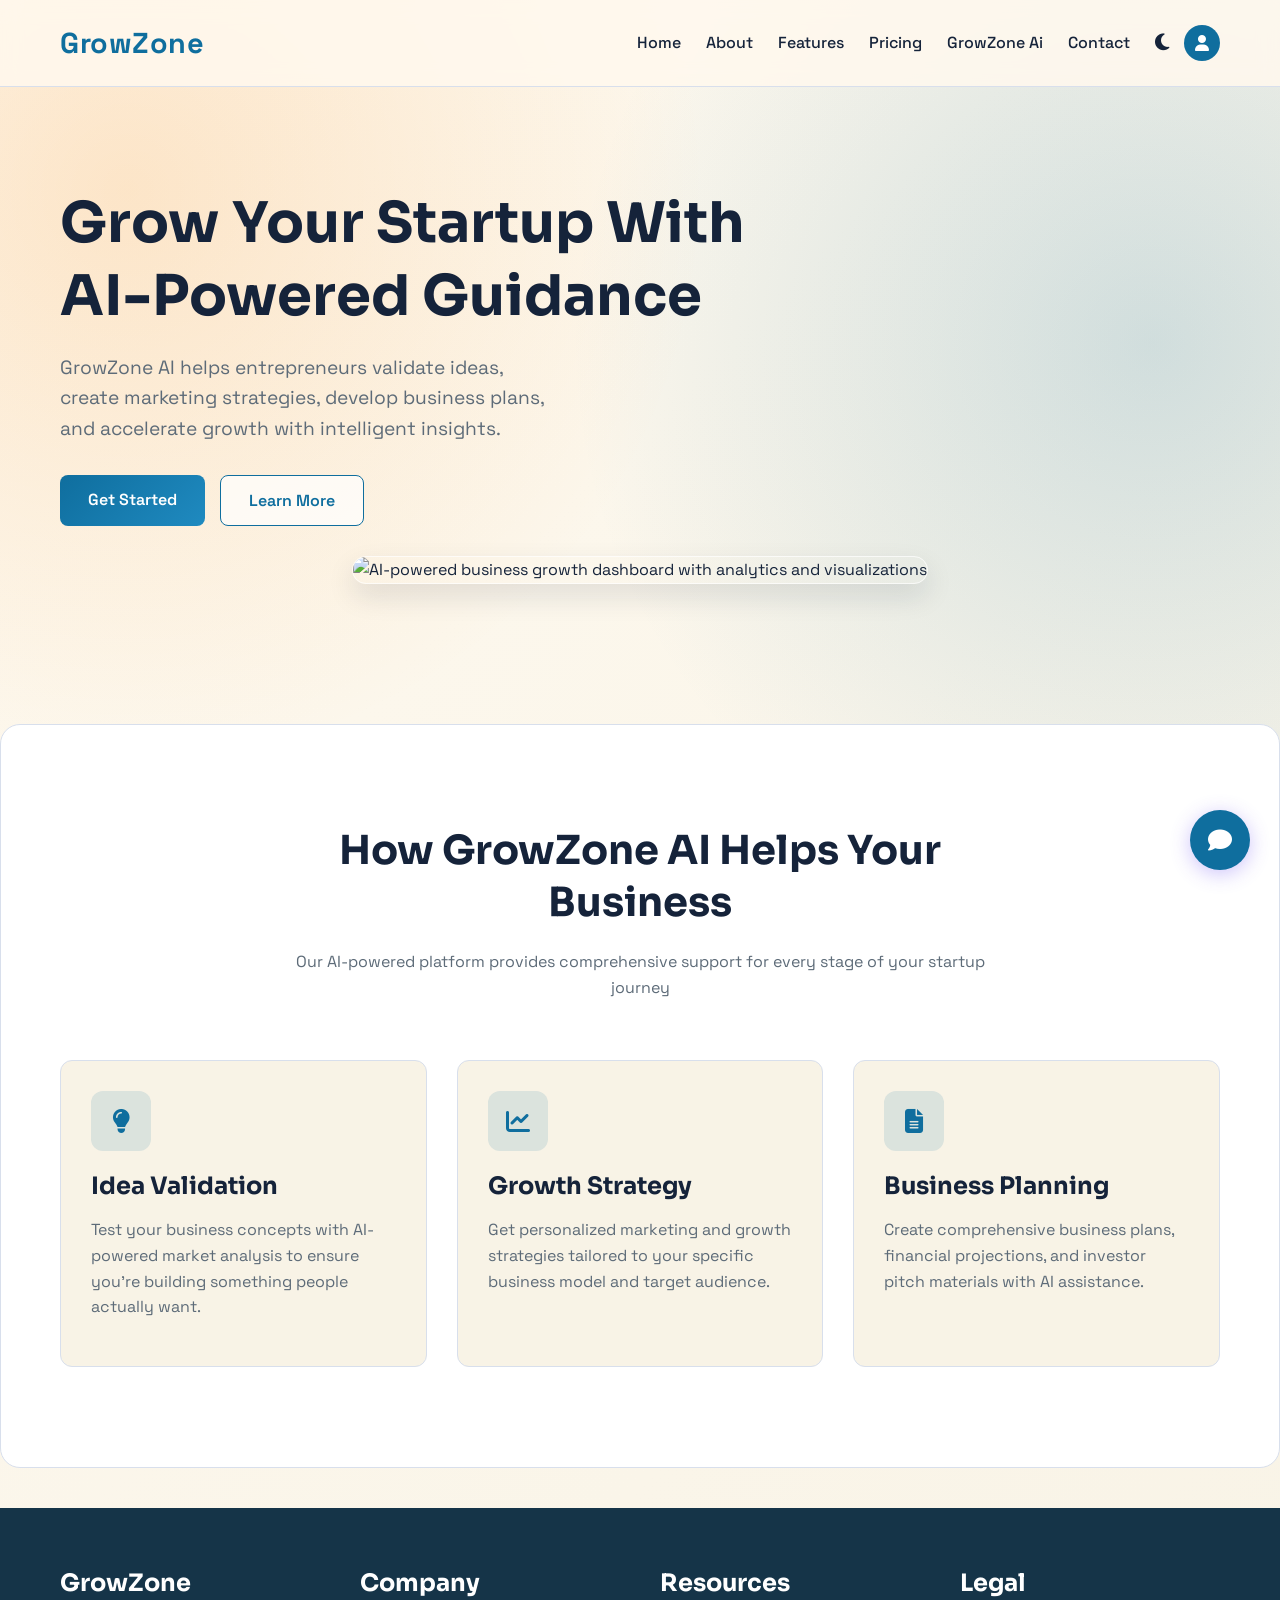
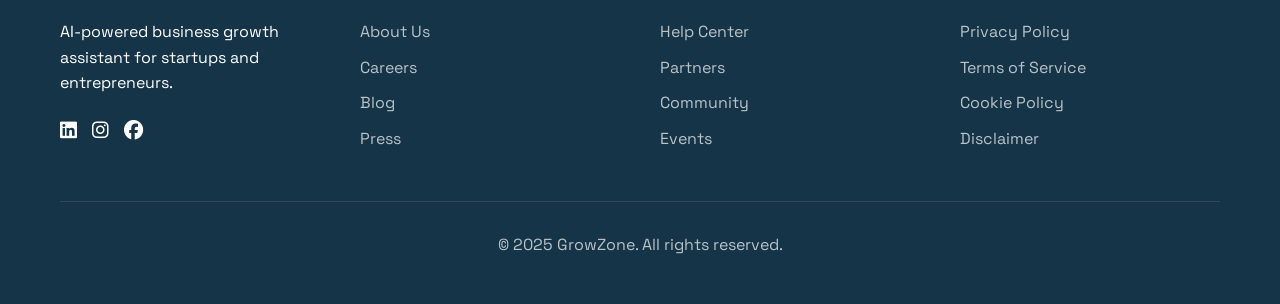
==== index.html @ d769508f "Implement Firebase auth, secure HF API setup, and modern UI refresh" ====
<!DOCTYPE html>
<html lang="en">
<head>
    <meta charset="UTF-8">
    <meta name="viewport" content="width=device-width, initial-scale=1.0">
    <title>GrowZone - AI-Powered Business Growth Assistant</title>
    <link rel="preconnect" href="https://fonts.googleapis.com">
    <link rel="preconnect" href="https://fonts.gstatic.com" crossorigin>
    <link href="https://fonts.googleapis.com/css2?family=Space+Grotesk:wght@400;500;700&family=Sora:wght@600;700;800&display=swap" rel="stylesheet">
    <link rel="stylesheet" href="https://cdnjs.cloudflare.com/ajax/libs/font-awesome/6.4.0/css/all.min.css">
    <style>
        /* CSS Variables */
        :root {
            --primary: #0f6e9e;
            --secondary: #153448;
            --accent: #f77f00;
            --background: #f8f3e6;
            --text: #15233a;
            --text-light: #5d6b78;
            --border: #d8dfec;
            --white: #ffffff;
            --shadow: 0 12px 28px rgba(20, 35, 58, 0.12);
            --transition: all 0.3s ease;
        }

        /* Dark theme variables */
        .dark-theme {
            --background: #0f1b2d;
            --text: #ecf3ff;
            --text-light: #9db0c4;
            --border: #223a50;
            --white: #1a2b3d;
            --shadow: 0 10px 24px rgba(0, 0, 0, 0.25);
        }

        /* Base Styles */
        * {
            margin: 0;
            padding: 0;
            box-sizing: border-box;
        }

        body {
            font-family: 'Space Grotesk', sans-serif;
            line-height: 1.6;
            color: var(--text);
            background:
                radial-gradient(circle at 10% 10%, rgba(247, 127, 0, 0.16), transparent 28%),
                radial-gradient(circle at 90% 18%, rgba(15, 110, 158, 0.18), transparent 30%),
                linear-gradient(135deg, #fef9ef, var(--background));
            transition: var(--transition);
        }

        .container {
            width: 100%;
            max-width: 1200px;
            margin: 0 auto;
            padding: 0 20px;
        }

        h1, h2, h3, h4 {
            font-weight: 700;
            line-height: 1.3;
            font-family: 'Sora', sans-serif;
        }

        h1 {
            font-size: 3.5rem;
        }

        h2 {
            font-size: 2.5rem;
        }

        h3 {
            font-size: 1.5rem;
        }

        p {
            margin-bottom: 1rem;
        }

        a {
            text-decoration: none;
            color: var(--primary);
            transition: var(--transition);
        }

        /* Button Styles */
        .btn {
            display: inline-block;
            padding: 12px 28px;
            border-radius: 8px;
            font-weight: 600;
            cursor: pointer;
            transition: var(--transition);
            text-align: center;
            border: none;
        }

        .btn-primary {
            background: linear-gradient(135deg, var(--primary), #1f8ac0);
            color: white;
        }

        .btn-primary:hover {
            background: linear-gradient(135deg, #0f6089, #1a79a9);
            transform: translateY(-2px);
            box-shadow: var(--shadow);
        }

        .btn-secondary {
            background-color: rgba(255, 255, 255, 0.7);
            color: var(--primary);
            border: 1px solid var(--primary);
        }

        .btn-secondary:hover {
            background-color: rgba(94, 59, 238, 0.1);
            transform: translateY(-2px);
        }

        /* Header and Navigation */
        header {
            position: sticky;
            top: 0;
            z-index: 100;
            background: rgba(255, 249, 238, 0.86);
            backdrop-filter: blur(10px);
            padding: 20px 0;
            border-bottom: 1px solid var(--border);
            transition: var(--transition);
        }

        .dark-theme header {
            background: rgba(17, 30, 47, 0.92);
        }

        .nav-container {
            display: flex;
            justify-content: space-between;
            align-items: center;
        }

        .logo {
            font-size: 1.8rem;
            font-weight: 800;
            color: var(--primary);
            letter-spacing: 0.02em;
        }

        .nav-links {
            display: flex;
            gap: 25px;
            margin-left: auto;   /* push nav towards right */
            margin-right: 15px; 
        }

        .nav-links a {
            color: var(--text);
            font-weight: 500;
        }

        .nav-links a:hover {
            color: var(--primary);
        }

        .theme-toggle {
            background: none;
            border: none;
            color: var(--text);
            cursor: pointer;
            font-size: 1.2rem;
            
        }

        .mobile-menu-btn {
            display: none;
            background: none;
            border: none;
            color: var(--text);
            font-size: 1.5rem;
            cursor: pointer;
        }

        .profile-toggle {
            background: var(--primary);
            border: none;
            color: #fff;
            width: 36px;
            height: 36px;
            border-radius: 50%;
            display: flex;
            align-items: center;
            justify-content: center;
            font-size: 1rem;
            cursor: pointer;
            transition: var(--transition);
}
        .profile-dropdown {
  position: absolute;
  top: 60px; /* below header */
  right: 20px;
  background: var(--white);
  border-radius: 8px;
  box-shadow: 0 4px 12px rgba(0,0,0,0.1);
  display: none;
  flex-direction: column;
  min-width: 180px;
  z-index: 1000;
}

.profile-dropdown.show {
  display: flex;
}

.profile-dropdown a, 
.profile-dropdown button {
  padding: 10px 15px;
  text-align: left;
  border: none;
  background: none;
  cursor: pointer;
  font-size: 14px;
  color: var(--text);
  transition: var(--transition);
}

.profile-dropdown a:hover, 
.profile-dropdown button:hover {
  background: rgba(0,0,0,0.05);
}


.profile-toggle:hover {
  background: #4a2fbe;
  transform: scale(1.05);
}

        /* Hero Section */
        .hero {
            padding: 100px 0;
            display: flex;
            align-items: center;
            gap: 50px;
        }

        .hero-content {
            flex: 1;
        }

        .hero-title {
            margin-bottom: 20px;
            color: var(--text);
            text-wrap: balance;
        }

        .hero-subtitle {
            font-size: 1.2rem;
            color: var(--text-light);
            margin-bottom: 30px;
            max-width: 500px;
        }

        .hero-buttons {
            display: flex;
            gap: 15px;
            margin-bottom: 30px;
        }

        .hero-image {
            flex: 1;
            display: flex;
            justify-content: center;
        }

        .hero-image img {
            max-width: 100%;
            border-radius: 18px;
            border: 1px solid rgba(255, 255, 255, 0.7);
            box-shadow: var(--shadow);
            animation: floatIn 0.7s ease-out;
        }

        .hero-content {
            animation: revealUp 0.7s ease-out;
        }

        /* Features Section */
        .features {
            padding: 100px 0;
            background-color: var(--white);
            border-radius: 20px;
            margin: 40px 0;
            border: 1px solid var(--border);
        }

        .section-header {
            text-align: center;
            max-width: 700px;
            margin: 0 auto 60px;
        }

        .section-title {
            margin-bottom: 20px;
        }

        .section-subtitle {
            color: var(--text-light);
        }

        .features-grid {
            display: grid;
            grid-template-columns: repeat(auto-fit, minmax(300px, 1fr));
            gap: 30px;
        }

        .feature-card {
            padding: 30px;
            border-radius: 12px;
            background-color: var(--background);
            transition: var(--transition);
            border: 1px solid var(--border);
        }

        .feature-card:hover {
            transform: translateY(-5px);
            box-shadow: var(--shadow);
        }

        .feature-icon {
            width: 60px;
            height: 60px;
            background-color: rgba(15, 110, 158, 0.12);
            border-radius: 12px;
            display: flex;
            align-items: center;
            justify-content: center;
            margin-bottom: 20px;
            color: var(--primary);
            font-size: 1.5rem;
        }

        @keyframes revealUp {
            from {
                opacity: 0;
                transform: translateY(18px);
            }
            to {
                opacity: 1;
                transform: translateY(0);
            }
        }

        @keyframes floatIn {
            from {
                opacity: 0;
                transform: translateY(20px) scale(0.98);
            }
            to {
                opacity: 1;
                transform: translateY(0) scale(1);
            }
        }

        .feature-title {
            margin-bottom: 15px;
        }

        .feature-description {
            color: var(--text-light);
        }

        /* Footer */
        footer {
            background-color: var(--secondary);
            color: white;
            padding: 60px 0 30px;
        }

        .footer-content {
            display: grid;
            grid-template-columns: repeat(auto-fit, minmax(200px, 1fr));
            gap: 40px;
            margin-bottom: 40px;
        }

        .footer-column h3 {
            margin-bottom: 20px;
            color: white;
        }

        .footer-column ul {
            list-style: none;
        }

        .footer-column ul li {
            margin-bottom: 10px;
        }

        .footer-column ul li a {
            color: rgba(255, 255, 255, 0.7);
        }

        .footer-column ul li a:hover {
            color: white;
        }

        .social-links {
            display: flex;
            gap: 15px;
            margin-top: 20px;
        }

        .social-links a {
            color: white;
            font-size: 1.2rem;
        }

        .footer-bottom {
            text-align: center;
            padding-top: 30px;
            border-top: 1px solid rgba(255, 255, 255, 0.1);
            color: rgba(255, 255, 255, 0.7);
        }

        /* Chat Button 
        .chat-button {
            position: fixed;
            bottom: 30px;
            right: 30px;
            width: 60px;
            height: 60px;
            border-radius: 50%;
            background-color: var(--primary);
            color: white;
            display: flex;
            align-items: center;
            justify-content: center;
            box-shadow: 0 4px 20px rgba(94, 59, 238, 0.3);
            cursor: pointer;
            z-index: 99;
            transition: var(--transition);
        }

        .chat-button:hover {
            transform: scale(1.1);
        }

        .chat-button i {
            font-size: 1.5rem;
        } */

        /* Responsive Design 
        @media (max-width: 992px) {
            h1 {
                font-size: 2.8rem;
            }
            
            h2 {
                font-size: 2rem;
            }
            
            .hero {
                flex-direction: column;
                text-align: center;
                padding: 70px 0;
            }
            
            .hero-buttons {
                justify-content: center;
            }
        } */

        @media (max-width: 768px) {
    .nav-links {
        position: absolute;
        top: 70px;
        right: 20px;
        flex-direction: column;
        background: var(--white);
        border-radius: 12px;
        box-shadow: var(--shadow);
        overflow: hidden;

        /* animation setup */
        max-height: 0;
        opacity: 0;
        transition: max-height 0.3s ease, opacity 0.3s ease;
    }

    .nav-links.show {
        max-height: 150px; /* ≈ 3 lines */
        opacity: 1;
        overflow-y: auto;  /* scroll for more */
    }

    .mobile-menu-btn {
        display: block;
    }
}

        /*Bot CSS Code */
        /* GrowZone AI Chat Styles */
#growzone-chat-icon {
  position: fixed;
  bottom: 30px;
  right: 30px;
  width: 60px;
  height: 60px;
  border-radius: 50%;
  background-color: var(--primary);
  color: #fff;
  display: flex;
  align-items: center;
  justify-content: center;
  font-size: 1.5rem;
  cursor: pointer;
  box-shadow: 0 4px 20px rgba(94, 59, 238, 0.3);
  z-index: 9999;
  transition: var(--transition);
}

#growzone-chat-icon:hover {
  transform: scale(1.1);
}

#growzone-chat-widget {
  position: fixed;
  bottom: 100px;
  right: 30px;
  width: 300px;
  max-height: 400px;
  background-color: var(--white);
  border-radius: 12px;
  box-shadow: 0 4px 20px rgba(0,0,0,0.2);
  display: none;
  flex-direction: column;
  overflow: hidden;
  font-family: Arial, sans-serif;
  z-index: 9999;
}

#growzone-chat-header {
  background-color: var(--primary);
  color: white;
  padding: 10px;
  font-weight: bold;
  display: flex;
  justify-content: space-between;
  align-items: center;
}

#growzone-chat-body {
  padding: 10px;
  height: 1000px;
  overflow-y: auto;
  background-color: var(--background);
}

#growzone-chat-input {
  display: flex;
  border-top: 1px solid var(--border);
}

#growzone-chat-input input {
  flex: 1;
  border: none;
  padding: 8px;
  font-size: 14px;
}

#growzone-chat-input button {
  background-color: var(--primary);
  color: #fff;
  border: none;
  padding: 8px 12px;
  cursor: pointer;
}

    </style>
</head>
<body>
    <!-- Header & Navigation -->
    <header>
        <div class="container nav-container">
            <a href="index.html" class="logo">GrowZone</a>
            
            <nav class="nav-links">
                <a href="index.html">Home</a>
                <a href="about.html">About</a>
                <a href="feature.html">Features</a>
                <a href="pricing.html">Pricing</a>
                <a href="growai.html">GrowZone Ai</a>
                <a href="contact.html">Contact</a>
                <button class="theme-toggle" id="themeToggle">
                    <i class="fas fa-moon"></i>
                </button>
            </nav>
            
            <button class="mobile-menu-btn">
                <i class="fas fa-bars"></i>
            </button>
            <button class="profile-toggle" id="profileToggle">
                <i class="fas fa-user"></i>
            </button>
            <!-- Profile Dropdown -->
<div class="profile-dropdown" id="profileDropdown">
  <!-- content will be injected by JS -->
</div>
        </div>
    </header>

    <!-- Hero Section -->
    <section class="hero">
        <div class="container">
            <div class="hero-content">
                <h1 class="hero-title">Grow Your Startup With AI-Powered Guidance</h1>
                <p class="hero-subtitle">GrowZone AI helps entrepreneurs validate ideas, create marketing strategies, develop business plans, and accelerate growth with intelligent insights.</p>
                <div class="hero-buttons">
                    <a href="feature.html" class="btn btn-primary">Get Started</a>
                    <a href="about.html" class="btn btn-secondary">Learn More</a>
                </div>
            </div>
            <div class="hero-image">
                <img src="https://placeholder-image-service.onrender.com/image/600x400?prompt=Modern%20AI%20assistant%20dashboard%20with%20growth%20analytics%20and%20charts&id=8d22f33b-f782-4406-8b35-701a26c0aea0" alt="AI-powered business growth dashboard with analytics and visualizations">
            </div>
        </div>
    </section>

    <!-- Features Section -->
    <section class="features">
        <div class="container">
            <div class="section-header">
                <h2 class="section-title">How GrowZone AI Helps Your Business</h2>
                <p class="section-subtitle">Our AI-powered platform provides comprehensive support for every stage of your startup journey</p>
            </div>
            
            <div class="features-grid">
                <div class="feature-card">
                    <div class="feature-icon">
                        <i class="fas fa-lightbulb"></i>
                    </div>
                    <h3 class="feature-title">Idea Validation</h3>
                    <p class="feature-description">Test your business concepts with AI-powered market analysis to ensure you're building something people actually want.</p>
                </div>
                
                <div class="feature-card">
                    <div class="feature-icon">
                        <i class="fas fa-chart-line"></i>
                    </div>
                    <h3 class="feature-title">Growth Strategy</h3>
                    <p class="feature-description">Get personalized marketing and growth strategies tailored to your specific business model and target audience.</p>
                </div>
                
                <div class="feature-card">
                    <div class="feature-icon">
                        <i class="fas fa-file-alt"></i>
                    </div>
                    <h3 class="feature-title">Business Planning</h3>
                    <p class="feature-description">Create comprehensive business plans, financial projections, and investor pitch materials with AI assistance.</p>
                </div>
            </div>
        </div>
    </section>

    <!-- Footer -->
    <footer>
        <div class="container">
            <div class="footer-content">
                <div class="footer-column">
                    <h3>GrowZone</h3>
                    <p>AI-powered business growth assistant for startups and entrepreneurs.</p>
                    <div class="social-links">
                       <!-- <a href="#"><i class="fab fa-twitter"></i></a> -->
                        <a href="www.linkedin.com"><i class="fab fa-linkedin"></i></a>
                        <a href="www.instagram.com"><i class="fab fa-instagram"></i></a>
                        <a href="www.facebook.com"><i class="fab fa-facebook"></i></a>
                    </div>
                </div>
                
                <div class="footer-column">
                    <h3>Company</h3>
                    <ul>
                        <li><a href="about.html">About Us</a></li>
                        <li><a href="semiquantum.live">Careers</a></li>
                        <li><a href="semiquantum.live">Blog</a></li>
                        <li><a href="semiquantum.live">Press</a></li>
                    </ul>
                </div>
                
                <div class="footer-column">
                    <h3>Resources</h3>
                    <ul>
                        <li><a href="contact.html">Help Center</a></li>
                        <li><a href="semiquantum.live">Partners</a></li>
                        <li><a href="semiquantum.live">Community</a></li>
                        <li><a href="semiquantum.live">Events</a></li>
                    </ul>
                </div>
                
                <div class="footer-column">
                    <h3>Legal</h3>
                    <ul>
                        <li><a href="privacy.html">Privacy Policy</a></li>
                        <li><a href="terms.html">Terms of Service</a></li>
                        <li><a href="semiquantum.live">Cookie Policy</a></li>
                        <li><a href="semiquantum.live">Disclaimer</a></li>
                    </ul>
                </div>
            </div>
            
            <div class="footer-bottom">
                <p>&copy; 2025 GrowZone. All rights reserved.</p>
            </div>
        </div>
    </footer>

    <!-- Chat Button 
    <div class="chat-button">
        <i class="fas fa-comment"></i>
    </div> -->
    <!-- GrowZone AI Chat Widget -->
<div id="growzone-chat-icon">
    <i class="fas fa-comment"></i>
</div>

<div id="growzone-chat-widget">
  <div id="growzone-chat-header">
    GrowZone AI
    <span id="growzone-chat-close">✖</span>
  </div>
  <div id="growzone-chat-body"></div>
  <div id="growzone-chat-input">
    <input type="text" id="growzone-msg" placeholder="Ask GrowZone AI..." />
    <button id="growzone-send">Send</button>
  </div>
</div>

<script type="module" src="auth-ui.js"></script>
<!--Bot JS Code-->
<script>
    // GrowZone AI Chat JS
const chatIcon = document.getElementById("growzone-chat-icon");
const chatWidget = document.getElementById("growzone-chat-widget");
const chatClose = document.getElementById("growzone-chat-close");
const chatBody = document.getElementById("growzone-chat-body");
const chatInput = document.getElementById("growzone-msg");
const chatSend = document.getElementById("growzone-send");

// Open / Close widget
chatIcon.addEventListener("click", () => {
  chatWidget.style.display = "flex";
});
chatClose.addEventListener("click", () => {
  chatWidget.style.display = "none";
});

// Append messages to chat
function appendMessage(sender, text) {
  const msg = document.createElement("div");
  msg.textContent = text;
  msg.style.margin = "5px 0";
  msg.style.fontWeight = sender === "user" ? "bold" : "normal";
  chatBody.appendChild(msg);
  chatBody.scrollTop = chatBody.scrollHeight;
}

// Send message function
async function sendMessage() {
  const text = chatInput.value.trim();
  if (!text) return;
  // Check for greetings
  const greetings = ["hi", "hii", "hiii", "hiiii", "hlo", "helo", "hello", "hey", "heyy", "heyyy",
    "good morning", "good afternoon", "good evening", "gm", "ga", "ge",
    "hola", "howdy", "hiya", "yo", "sup", "wassup", "hi there", "hello there",
    "hey there", "hiyaa", "heya", "helloo", "hii there", "hiii there",
    "hi growzone", "hello growzone", "hii growzone", "hey growzone", "good day",
    "morning", "afternoon", "evening", "hi friend", "hello friend",
    "hi buddy", "hello buddy", "hey buddy", "hiya buddy", "hi all", "hello all",
    "hii all", "hey all", "hey guys", "hi guys", "hello guys"];
  if (greetings.includes(text.toLowerCase())) {
    appendMessage("user", text);
    appendMessage("bot", "Hello! Welcome to GrowZone AI 👋");
    chatInput.value = "";
    return; // skip backend call
  }
  appendMessage("user", text);
  chatInput.value = "";

  appendMessage("bot", "Thinking...");

  try {
    const response = await fetch("/query", {
      method: "POST",
      headers: { "Content-Type": "application/json" },
      body: JSON.stringify({ q: text })
    });

    if (response.body) {
      const reader = response.body.getReader();
      const decoder = new TextDecoder();
      let botText = "";

      while (true) {
        const { done, value } = await reader.read();
        if (done) break;
        botText += decoder.decode(value, { stream: true });
        chatBody.lastChild.textContent = botText;
      }
    } else {
      const data = await response.json();
      chatBody.lastChild.textContent = data.answer || "No response";
    }
  } catch (err) {
    //chatBody.lastChild.textContent = "[Error]: " + err.message;
     chatBody.lastChild.textContent = "Sorry, I can't answer right now. Try after some time. – GrowZone AI";
  }
}

chatSend.addEventListener("click", sendMessage);
chatInput.addEventListener("keypress", e => {
  if (e.key === "Enter") sendMessage();
});

</script>

    <script>
        // Theme Toggle Functionality
        const themeToggle = document.getElementById('themeToggle');
        const themeIcon = themeToggle.querySelector('i');
        
        themeToggle.addEventListener('click', () => {
            document.body.classList.toggle('dark-theme');
            
            if (document.body.classList.contains('dark-theme')) {
                themeIcon.classList.remove('fa-moon');
                themeIcon.classList.add('fa-sun');
            } else {
                themeIcon.classList.remove('fa-sun');
                themeIcon.classList.add('fa-moon');
            }
            
            // Save theme preference to localStorage
            const isDark = document.body.classList.contains('dark-theme');
            localStorage.setItem('darkTheme', isDark);
        });
        
        // Check for saved theme preference
        const savedTheme = localStorage.getItem('darkTheme');
        if (savedTheme === 'true') {
            document.body.classList.add('dark-theme');
            themeIcon.classList.remove('fa-moon');
            themeIcon.classList.add('fa-sun');
        }
        
        // Mobile Menu Functionality (would be expanded in a real implementation)
        const mobileMenuBtn = document.querySelector('.mobile-menu-btn');
        const navLinks = document.querySelector('.nav-links');
        
        mobileMenuBtn.addEventListener('click', () => {
            navLinks.classList.toggle('show');
        });
        
        // Smooth scrolling for navigation links
        document.querySelectorAll('a[href^="#"]').forEach(anchor => {
            anchor.addEventListener('click', function(e) {
                e.preventDefault();
                const targetId = this.getAttribute('href');
                if (targetId === '#') return;
                
                const targetElement = document.querySelector(targetId);
                if (targetElement) {
                    window.scrollTo({
                        top: targetElement.offsetTop - 100,
                        behavior: 'smooth'
                    });
                }
            });
        });
    </script>
</body>
</html>
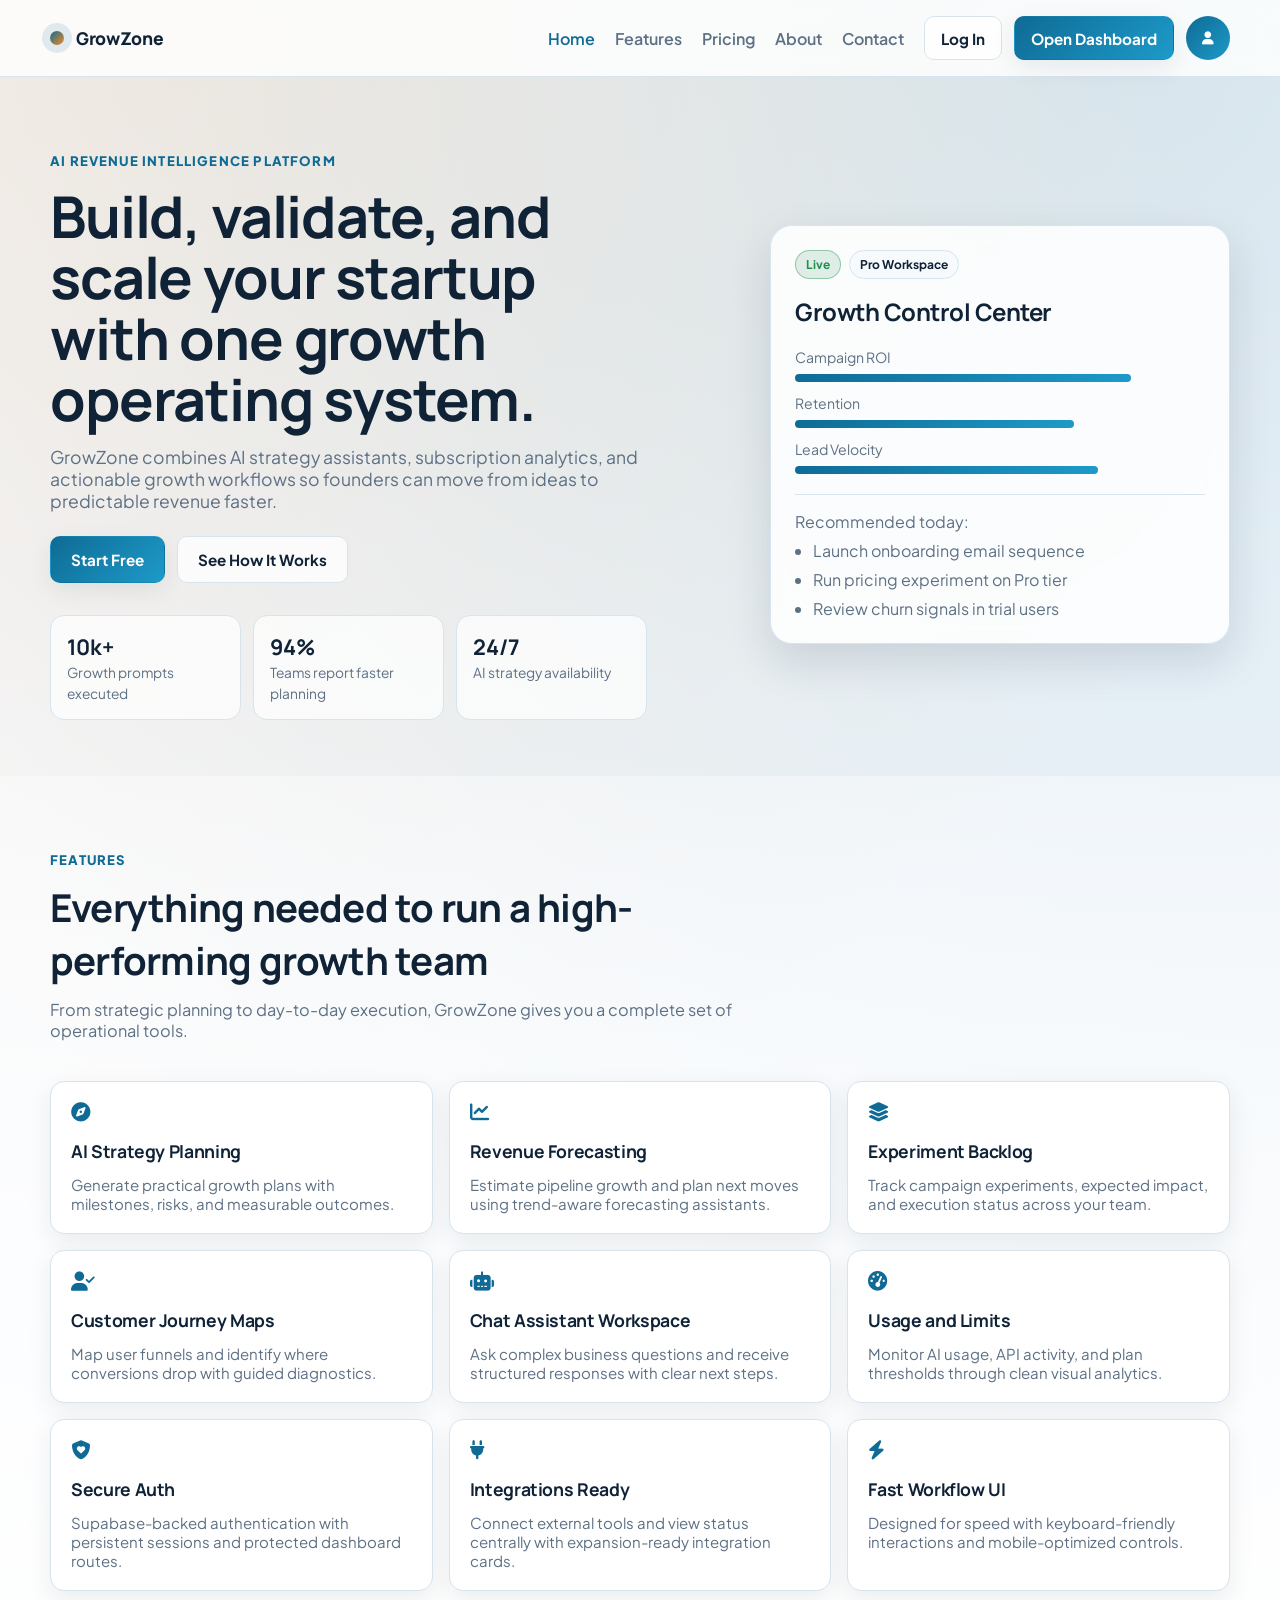
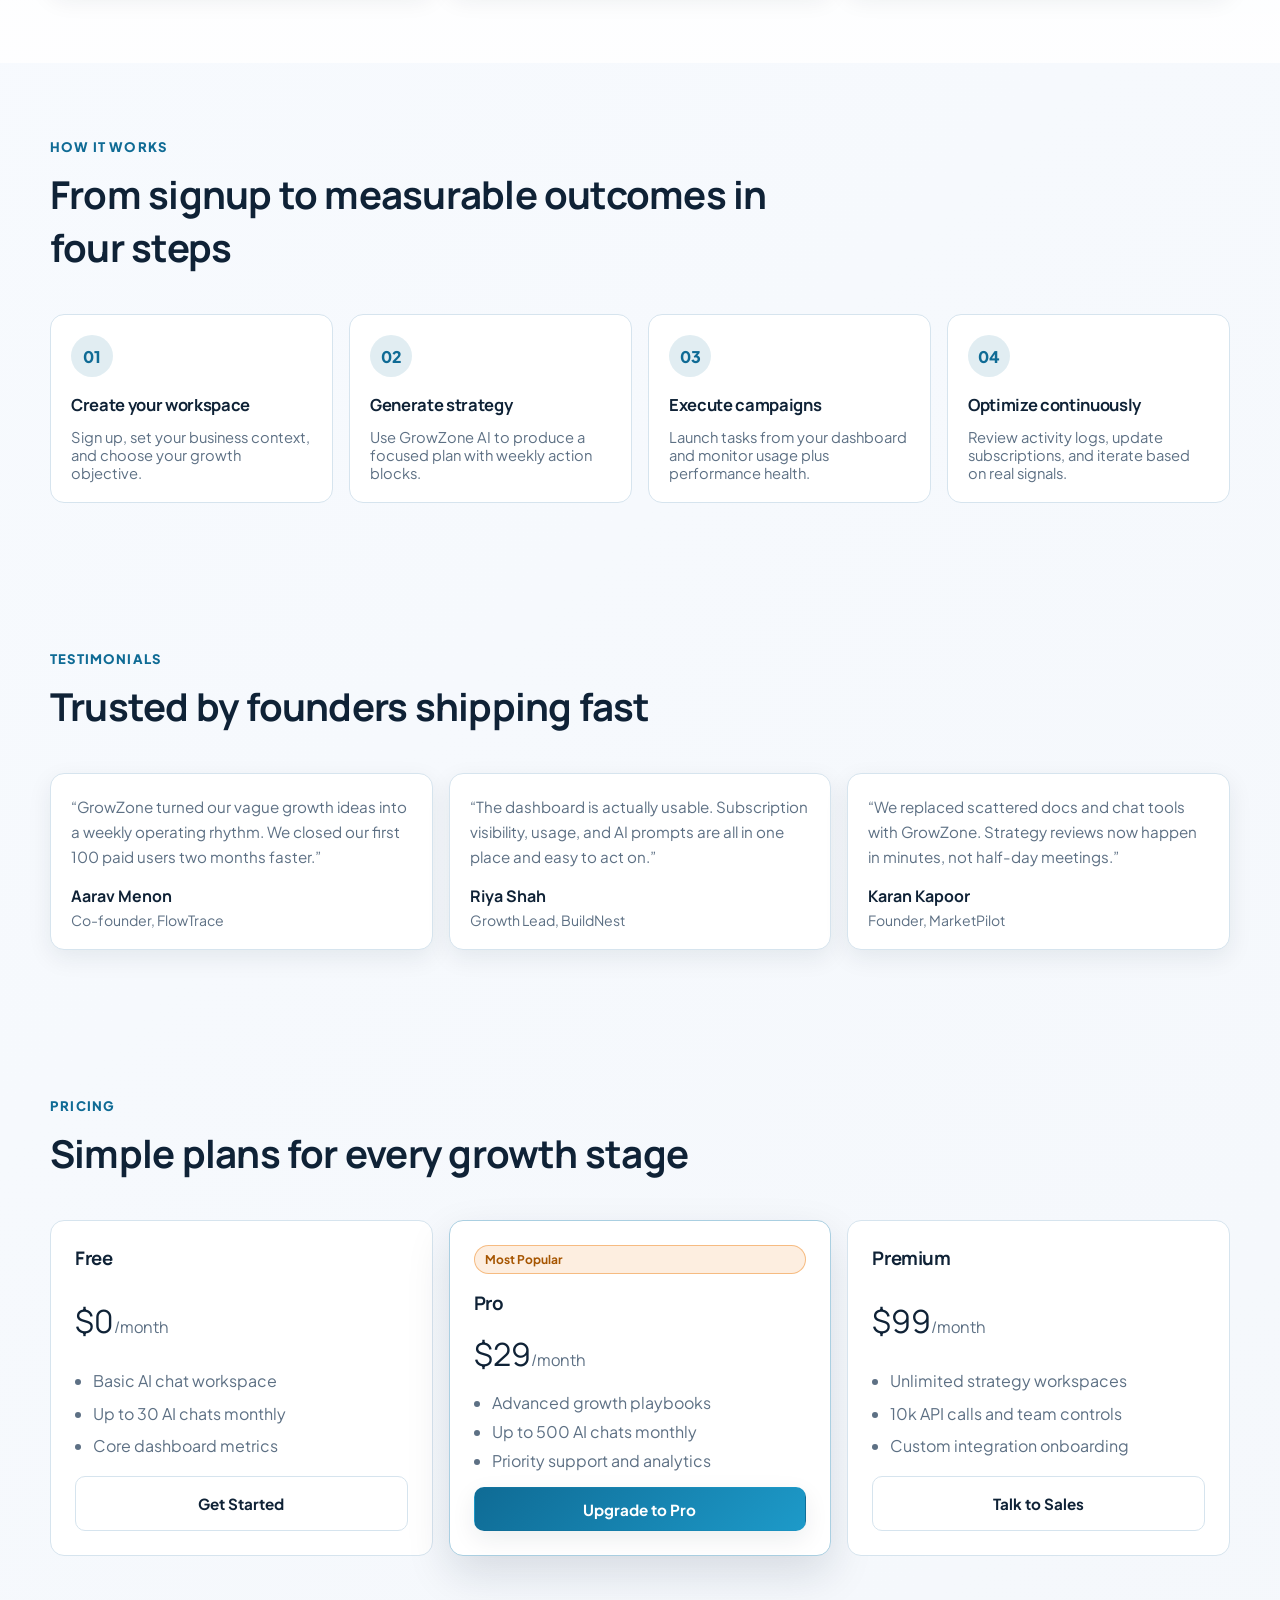
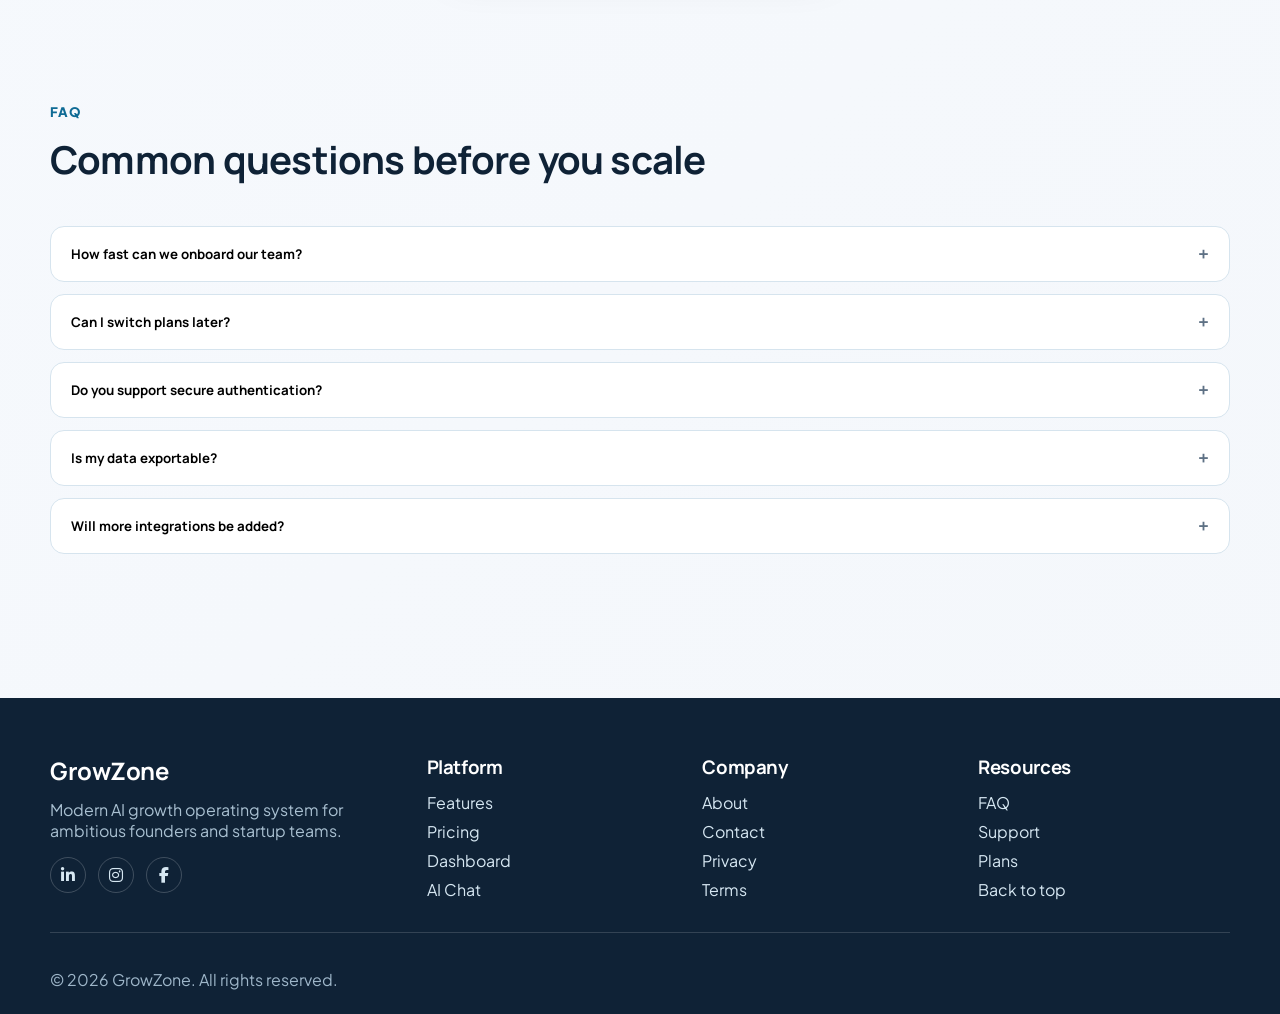
==== commit 84a3b4f1: "Upload latest GrowZone web and backend updates" ====
--- a/index.html
+++ b/index.html
@@ -1,883 +1,315 @@
 <!DOCTYPE html>
 <html lang="en">
 <head>
-    <meta charset="UTF-8">
-    <meta name="viewport" content="width=device-width, initial-scale=1.0">
-    <title>GrowZone - AI-Powered Business Growth Assistant</title>
-    <link rel="preconnect" href="https://fonts.googleapis.com">
-    <link rel="preconnect" href="https://fonts.gstatic.com" crossorigin>
-    <link href="https://fonts.googleapis.com/css2?family=Space+Grotesk:wght@400;500;700&family=Sora:wght@600;700;800&display=swap" rel="stylesheet">
-    <link rel="stylesheet" href="https://cdnjs.cloudflare.com/ajax/libs/font-awesome/6.4.0/css/all.min.css">
-    <style>
-        /* CSS Variables */
-        :root {
-            --primary: #0f6e9e;
-            --secondary: #153448;
-            --accent: #f77f00;
-            --background: #f8f3e6;
-            --text: #15233a;
-            --text-light: #5d6b78;
-            --border: #d8dfec;
-            --white: #ffffff;
-            --shadow: 0 12px 28px rgba(20, 35, 58, 0.12);
-            --transition: all 0.3s ease;
-        }
-
-        /* Dark theme variables */
-        .dark-theme {
-            --background: #0f1b2d;
-            --text: #ecf3ff;
-            --text-light: #9db0c4;
-            --border: #223a50;
-            --white: #1a2b3d;
-            --shadow: 0 10px 24px rgba(0, 0, 0, 0.25);
-        }
-
-        /* Base Styles */
-        * {
-            margin: 0;
-            padding: 0;
-            box-sizing: border-box;
-        }
-
-        body {
-            font-family: 'Space Grotesk', sans-serif;
-            line-height: 1.6;
-            color: var(--text);
-            background:
-                radial-gradient(circle at 10% 10%, rgba(247, 127, 0, 0.16), transparent 28%),
-                radial-gradient(circle at 90% 18%, rgba(15, 110, 158, 0.18), transparent 30%),
-                linear-gradient(135deg, #fef9ef, var(--background));
-            transition: var(--transition);
-        }
-
-        .container {
-            width: 100%;
-            max-width: 1200px;
-            margin: 0 auto;
-            padding: 0 20px;
-        }
-
-        h1, h2, h3, h4 {
-            font-weight: 700;
-            line-height: 1.3;
-            font-family: 'Sora', sans-serif;
-        }
-
-        h1 {
-            font-size: 3.5rem;
-        }
-
-        h2 {
-            font-size: 2.5rem;
-        }
-
-        h3 {
-            font-size: 1.5rem;
-        }
-
-        p {
-            margin-bottom: 1rem;
-        }
-
-        a {
-            text-decoration: none;
-            color: var(--primary);
-            transition: var(--transition);
-        }
-
-        /* Button Styles */
-        .btn {
-            display: inline-block;
-            padding: 12px 28px;
-            border-radius: 8px;
-            font-weight: 600;
-            cursor: pointer;
-            transition: var(--transition);
-            text-align: center;
-            border: none;
-        }
-
-        .btn-primary {
-            background: linear-gradient(135deg, var(--primary), #1f8ac0);
-            color: white;
-        }
-
-        .btn-primary:hover {
-            background: linear-gradient(135deg, #0f6089, #1a79a9);
-            transform: translateY(-2px);
-            box-shadow: var(--shadow);
-        }
-
-        .btn-secondary {
-            background-color: rgba(255, 255, 255, 0.7);
-            color: var(--primary);
-            border: 1px solid var(--primary);
-        }
-
-        .btn-secondary:hover {
-            background-color: rgba(94, 59, 238, 0.1);
-            transform: translateY(-2px);
-        }
-
-        /* Header and Navigation */
-        header {
-            position: sticky;
-            top: 0;
-            z-index: 100;
-            background: rgba(255, 249, 238, 0.86);
-            backdrop-filter: blur(10px);
-            padding: 20px 0;
-            border-bottom: 1px solid var(--border);
-            transition: var(--transition);
-        }
-
-        .dark-theme header {
-            background: rgba(17, 30, 47, 0.92);
-        }
-
-        .nav-container {
-            display: flex;
-            justify-content: space-between;
-            align-items: center;
-        }
-
-        .logo {
-            font-size: 1.8rem;
-            font-weight: 800;
-            color: var(--primary);
-            letter-spacing: 0.02em;
-        }
-
-        .nav-links {
-            display: flex;
-            gap: 25px;
-            margin-left: auto;   /* push nav towards right */
-            margin-right: 15px; 
-        }
-
-        .nav-links a {
-            color: var(--text);
-            font-weight: 500;
-        }
-
-        .nav-links a:hover {
-            color: var(--primary);
-        }
-
-        .theme-toggle {
-            background: none;
-            border: none;
-            color: var(--text);
-            cursor: pointer;
-            font-size: 1.2rem;
-            
-        }
-
-        .mobile-menu-btn {
-            display: none;
-            background: none;
-            border: none;
-            color: var(--text);
-            font-size: 1.5rem;
-            cursor: pointer;
-        }
-
-        .profile-toggle {
-            background: var(--primary);
-            border: none;
-            color: #fff;
-            width: 36px;
-            height: 36px;
-            border-radius: 50%;
-            display: flex;
-            align-items: center;
-            justify-content: center;
-            font-size: 1rem;
-            cursor: pointer;
-            transition: var(--transition);
-}
-        .profile-dropdown {
-  position: absolute;
-  top: 60px; /* below header */
-  right: 20px;
-  background: var(--white);
-  border-radius: 8px;
-  box-shadow: 0 4px 12px rgba(0,0,0,0.1);
-  display: none;
-  flex-direction: column;
-  min-width: 180px;
-  z-index: 1000;
-}
-
-.profile-dropdown.show {
-  display: flex;
-}
-
-.profile-dropdown a, 
-.profile-dropdown button {
-  padding: 10px 15px;
-  text-align: left;
-  border: none;
-  background: none;
-  cursor: pointer;
-  font-size: 14px;
-  color: var(--text);
-  transition: var(--transition);
-}
-
-.profile-dropdown a:hover, 
-.profile-dropdown button:hover {
-  background: rgba(0,0,0,0.05);
-}
-
-
-.profile-toggle:hover {
-  background: #4a2fbe;
-  transform: scale(1.05);
-}
-
-        /* Hero Section */
-        .hero {
-            padding: 100px 0;
-            display: flex;
-            align-items: center;
-            gap: 50px;
-        }
-
-        .hero-content {
-            flex: 1;
-        }
-
-        .hero-title {
-            margin-bottom: 20px;
-            color: var(--text);
-            text-wrap: balance;
-        }
-
-        .hero-subtitle {
-            font-size: 1.2rem;
-            color: var(--text-light);
-            margin-bottom: 30px;
-            max-width: 500px;
-        }
-
-        .hero-buttons {
-            display: flex;
-            gap: 15px;
-            margin-bottom: 30px;
-        }
-
-        .hero-image {
-            flex: 1;
-            display: flex;
-            justify-content: center;
-        }
-
-        .hero-image img {
-            max-width: 100%;
-            border-radius: 18px;
-            border: 1px solid rgba(255, 255, 255, 0.7);
-            box-shadow: var(--shadow);
-            animation: floatIn 0.7s ease-out;
-        }
-
-        .hero-content {
-            animation: revealUp 0.7s ease-out;
-        }
-
-        /* Features Section */
-        .features {
-            padding: 100px 0;
-            background-color: var(--white);
-            border-radius: 20px;
-            margin: 40px 0;
-            border: 1px solid var(--border);
-        }
-
-        .section-header {
-            text-align: center;
-            max-width: 700px;
-            margin: 0 auto 60px;
-        }
-
-        .section-title {
-            margin-bottom: 20px;
-        }
-
-        .section-subtitle {
-            color: var(--text-light);
-        }
-
-        .features-grid {
-            display: grid;
-            grid-template-columns: repeat(auto-fit, minmax(300px, 1fr));
-            gap: 30px;
-        }
-
-        .feature-card {
-            padding: 30px;
-            border-radius: 12px;
-            background-color: var(--background);
-            transition: var(--transition);
-            border: 1px solid var(--border);
-        }
-
-        .feature-card:hover {
-            transform: translateY(-5px);
-            box-shadow: var(--shadow);
-        }
-
-        .feature-icon {
-            width: 60px;
-            height: 60px;
-            background-color: rgba(15, 110, 158, 0.12);
-            border-radius: 12px;
-            display: flex;
-            align-items: center;
-            justify-content: center;
-            margin-bottom: 20px;
-            color: var(--primary);
-            font-size: 1.5rem;
-        }
-
-        @keyframes revealUp {
-            from {
-                opacity: 0;
-                transform: translateY(18px);
-            }
-            to {
-                opacity: 1;
-                transform: translateY(0);
-            }
-        }
-
-        @keyframes floatIn {
-            from {
-                opacity: 0;
-                transform: translateY(20px) scale(0.98);
-            }
-            to {
-                opacity: 1;
-                transform: translateY(0) scale(1);
-            }
-        }
-
-        .feature-title {
-            margin-bottom: 15px;
-        }
-
-        .feature-description {
-            color: var(--text-light);
-        }
-
-        /* Footer */
-        footer {
-            background-color: var(--secondary);
-            color: white;
-            padding: 60px 0 30px;
-        }
-
-        .footer-content {
-            display: grid;
-            grid-template-columns: repeat(auto-fit, minmax(200px, 1fr));
-            gap: 40px;
-            margin-bottom: 40px;
-        }
-
-        .footer-column h3 {
-            margin-bottom: 20px;
-            color: white;
-        }
-
-        .footer-column ul {
-            list-style: none;
-        }
-
-        .footer-column ul li {
-            margin-bottom: 10px;
-        }
-
-        .footer-column ul li a {
-            color: rgba(255, 255, 255, 0.7);
-        }
-
-        .footer-column ul li a:hover {
-            color: white;
-        }
-
-        .social-links {
-            display: flex;
-            gap: 15px;
-            margin-top: 20px;
-        }
-
-        .social-links a {
-            color: white;
-            font-size: 1.2rem;
-        }
-
-        .footer-bottom {
-            text-align: center;
-            padding-top: 30px;
-            border-top: 1px solid rgba(255, 255, 255, 0.1);
-            color: rgba(255, 255, 255, 0.7);
-        }
-
-        /* Chat Button 
-        .chat-button {
-            position: fixed;
-            bottom: 30px;
-            right: 30px;
-            width: 60px;
-            height: 60px;
-            border-radius: 50%;
-            background-color: var(--primary);
-            color: white;
-            display: flex;
-            align-items: center;
-            justify-content: center;
-            box-shadow: 0 4px 20px rgba(94, 59, 238, 0.3);
-            cursor: pointer;
-            z-index: 99;
-            transition: var(--transition);
-        }
-
-        .chat-button:hover {
-            transform: scale(1.1);
-        }
-
-        .chat-button i {
-            font-size: 1.5rem;
-        } */
-
-        /* Responsive Design 
-        @media (max-width: 992px) {
-            h1 {
-                font-size: 2.8rem;
-            }
-            
-            h2 {
-                font-size: 2rem;
-            }
-            
-            .hero {
-                flex-direction: column;
-                text-align: center;
-                padding: 70px 0;
-            }
-            
-            .hero-buttons {
-                justify-content: center;
-            }
-        } */
-
-        @media (max-width: 768px) {
-    .nav-links {
-        position: absolute;
-        top: 70px;
-        right: 20px;
-        flex-direction: column;
-        background: var(--white);
-        border-radius: 12px;
-        box-shadow: var(--shadow);
-        overflow: hidden;
-
-        /* animation setup */
-        max-height: 0;
-        opacity: 0;
-        transition: max-height 0.3s ease, opacity 0.3s ease;
-    }
-
-    .nav-links.show {
-        max-height: 150px; /* ≈ 3 lines */
-        opacity: 1;
-        overflow-y: auto;  /* scroll for more */
-    }
-
-    .mobile-menu-btn {
-        display: block;
-    }
-}
-
-        /*Bot CSS Code */
-        /* GrowZone AI Chat Styles */
-#growzone-chat-icon {
-  position: fixed;
-  bottom: 30px;
-  right: 30px;
-  width: 60px;
-  height: 60px;
-  border-radius: 50%;
-  background-color: var(--primary);
-  color: #fff;
-  display: flex;
-  align-items: center;
-  justify-content: center;
-  font-size: 1.5rem;
-  cursor: pointer;
-  box-shadow: 0 4px 20px rgba(94, 59, 238, 0.3);
-  z-index: 9999;
-  transition: var(--transition);
-}
-
-#growzone-chat-icon:hover {
-  transform: scale(1.1);
-}
-
-#growzone-chat-widget {
-  position: fixed;
-  bottom: 100px;
-  right: 30px;
-  width: 300px;
-  max-height: 400px;
-  background-color: var(--white);
-  border-radius: 12px;
-  box-shadow: 0 4px 20px rgba(0,0,0,0.2);
-  display: none;
-  flex-direction: column;
-  overflow: hidden;
-  font-family: Arial, sans-serif;
-  z-index: 9999;
-}
-
-#growzone-chat-header {
-  background-color: var(--primary);
-  color: white;
-  padding: 10px;
-  font-weight: bold;
-  display: flex;
-  justify-content: space-between;
-  align-items: center;
-}
-
-#growzone-chat-body {
-  padding: 10px;
-  height: 1000px;
-  overflow-y: auto;
-  background-color: var(--background);
-}
-
-#growzone-chat-input {
-  display: flex;
-  border-top: 1px solid var(--border);
-}
-
-#growzone-chat-input input {
-  flex: 1;
-  border: none;
-  padding: 8px;
-  font-size: 14px;
-}
-
-#growzone-chat-input button {
-  background-color: var(--primary);
-  color: #fff;
-  border: none;
-  padding: 8px 12px;
-  cursor: pointer;
-}
-
-    </style>
+  <meta charset="UTF-8">
+  <meta name="viewport" content="width=device-width, initial-scale=1.0">
+  <title>GrowZone | AI Growth Copilot for Modern Startups</title>
+  <meta name="description" content="GrowZone helps founders plan growth, optimize marketing, and run AI-powered strategy workflows from one SaaS platform.">
+  <link rel="preconnect" href="https://fonts.googleapis.com">
+  <link rel="preconnect" href="https://fonts.gstatic.com" crossorigin>
+  <link href="https://fonts.googleapis.com/css2?family=Manrope:wght@500;600;700;800&family=Plus+Jakarta+Sans:wght@400;500;600;700&display=swap" rel="stylesheet">
+  <link rel="stylesheet" href="https://cdnjs.cloudflare.com/ajax/libs/font-awesome/6.4.0/css/all.min.css">
+  <link rel="stylesheet" href="saas-platform.css">
 </head>
-<body>
-    <!-- Header & Navigation -->
-    <header>
-        <div class="container nav-container">
-            <a href="index.html" class="logo">GrowZone</a>
-            
-            <nav class="nav-links">
-                <a href="index.html">Home</a>
-                <a href="about.html">About</a>
-                <a href="feature.html">Features</a>
-                <a href="pricing.html">Pricing</a>
-                <a href="growai.html">GrowZone Ai</a>
-                <a href="contact.html">Contact</a>
-                <button class="theme-toggle" id="themeToggle">
-                    <i class="fas fa-moon"></i>
-                </button>
-            </nav>
-            
-            <button class="mobile-menu-btn">
-                <i class="fas fa-bars"></i>
-            </button>
-            <button class="profile-toggle" id="profileToggle">
-                <i class="fas fa-user"></i>
-            </button>
-            <!-- Profile Dropdown -->
-<div class="profile-dropdown" id="profileDropdown">
-  <!-- content will be injected by JS -->
-</div>
-        </div>
-    </header>
-
-    <!-- Hero Section -->
-    <section class="hero">
-        <div class="container">
-            <div class="hero-content">
-                <h1 class="hero-title">Grow Your Startup With AI-Powered Guidance</h1>
-                <p class="hero-subtitle">GrowZone AI helps entrepreneurs validate ideas, create marketing strategies, develop business plans, and accelerate growth with intelligent insights.</p>
-                <div class="hero-buttons">
-                    <a href="feature.html" class="btn btn-primary">Get Started</a>
-                    <a href="about.html" class="btn btn-secondary">Learn More</a>
-                </div>
-            </div>
-            <div class="hero-image">
-                <img src="https://placeholder-image-service.onrender.com/image/600x400?prompt=Modern%20AI%20assistant%20dashboard%20with%20growth%20analytics%20and%20charts&id=8d22f33b-f782-4406-8b35-701a26c0aea0" alt="AI-powered business growth dashboard with analytics and visualizations">
-            </div>
-        </div>
-    </section>
-
-    <!-- Features Section -->
-    <section class="features">
-        <div class="container">
-            <div class="section-header">
-                <h2 class="section-title">How GrowZone AI Helps Your Business</h2>
-                <p class="section-subtitle">Our AI-powered platform provides comprehensive support for every stage of your startup journey</p>
-            </div>
-            
-            <div class="features-grid">
-                <div class="feature-card">
-                    <div class="feature-icon">
-                        <i class="fas fa-lightbulb"></i>
-                    </div>
-                    <h3 class="feature-title">Idea Validation</h3>
-                    <p class="feature-description">Test your business concepts with AI-powered market analysis to ensure you're building something people actually want.</p>
-                </div>
-                
-                <div class="feature-card">
-                    <div class="feature-icon">
-                        <i class="fas fa-chart-line"></i>
-                    </div>
-                    <h3 class="feature-title">Growth Strategy</h3>
-                    <p class="feature-description">Get personalized marketing and growth strategies tailored to your specific business model and target audience.</p>
-                </div>
-                
-                <div class="feature-card">
-                    <div class="feature-icon">
-                        <i class="fas fa-file-alt"></i>
-                    </div>
-                    <h3 class="feature-title">Business Planning</h3>
-                    <p class="feature-description">Create comprehensive business plans, financial projections, and investor pitch materials with AI assistance.</p>
-                </div>
-            </div>
-        </div>
-    </section>
-
-    <!-- Footer -->
-    <footer>
-        <div class="container">
-            <div class="footer-content">
-                <div class="footer-column">
-                    <h3>GrowZone</h3>
-                    <p>AI-powered business growth assistant for startups and entrepreneurs.</p>
-                    <div class="social-links">
-                       <!-- <a href="#"><i class="fab fa-twitter"></i></a> -->
-                        <a href="www.linkedin.com"><i class="fab fa-linkedin"></i></a>
-                        <a href="www.instagram.com"><i class="fab fa-instagram"></i></a>
-                        <a href="www.facebook.com"><i class="fab fa-facebook"></i></a>
-                    </div>
-                </div>
-                
-                <div class="footer-column">
-                    <h3>Company</h3>
-                    <ul>
-                        <li><a href="about.html">About Us</a></li>
-                        <li><a href="semiquantum.live">Careers</a></li>
-                        <li><a href="semiquantum.live">Blog</a></li>
-                        <li><a href="semiquantum.live">Press</a></li>
-                    </ul>
-                </div>
-                
-                <div class="footer-column">
-                    <h3>Resources</h3>
-                    <ul>
-                        <li><a href="contact.html">Help Center</a></li>
-                        <li><a href="semiquantum.live">Partners</a></li>
-                        <li><a href="semiquantum.live">Community</a></li>
-                        <li><a href="semiquantum.live">Events</a></li>
-                    </ul>
-                </div>
-                
-                <div class="footer-column">
-                    <h3>Legal</h3>
-                    <ul>
-                        <li><a href="privacy.html">Privacy Policy</a></li>
-                        <li><a href="terms.html">Terms of Service</a></li>
-                        <li><a href="semiquantum.live">Cookie Policy</a></li>
-                        <li><a href="semiquantum.live">Disclaimer</a></li>
-                    </ul>
-                </div>
-            </div>
-            
-            <div class="footer-bottom">
-                <p>&copy; 2025 GrowZone. All rights reserved.</p>
-            </div>
-        </div>
-    </footer>
-
-    <!-- Chat Button 
-    <div class="chat-button">
-        <i class="fas fa-comment"></i>
-    </div> -->
-    <!-- GrowZone AI Chat Widget -->
-<div id="growzone-chat-icon">
-    <i class="fas fa-comment"></i>
-</div>
-
-<div id="growzone-chat-widget">
-  <div id="growzone-chat-header">
-    GrowZone AI
-    <span id="growzone-chat-close">✖</span>
-  </div>
-  <div id="growzone-chat-body"></div>
-  <div id="growzone-chat-input">
-    <input type="text" id="growzone-msg" placeholder="Ask GrowZone AI..." />
-    <button id="growzone-send">Send</button>
-  </div>
-</div>
-
-<script type="module" src="auth-ui.js"></script>
-<!--Bot JS Code-->
-<script>
-    // GrowZone AI Chat JS
-const chatIcon = document.getElementById("growzone-chat-icon");
-const chatWidget = document.getElementById("growzone-chat-widget");
-const chatClose = document.getElementById("growzone-chat-close");
-const chatBody = document.getElementById("growzone-chat-body");
-const chatInput = document.getElementById("growzone-msg");
-const chatSend = document.getElementById("growzone-send");
-
-// Open / Close widget
-chatIcon.addEventListener("click", () => {
-  chatWidget.style.display = "flex";
-});
-chatClose.addEventListener("click", () => {
-  chatWidget.style.display = "none";
-});
-
-// Append messages to chat
-function appendMessage(sender, text) {
-  const msg = document.createElement("div");
-  msg.textContent = text;
-  msg.style.margin = "5px 0";
-  msg.style.fontWeight = sender === "user" ? "bold" : "normal";
-  chatBody.appendChild(msg);
-  chatBody.scrollTop = chatBody.scrollHeight;
-}
-
-// Send message function
-async function sendMessage() {
-  const text = chatInput.value.trim();
-  if (!text) return;
-  // Check for greetings
-  const greetings = ["hi", "hii", "hiii", "hiiii", "hlo", "helo", "hello", "hey", "heyy", "heyyy",
-    "good morning", "good afternoon", "good evening", "gm", "ga", "ge",
-    "hola", "howdy", "hiya", "yo", "sup", "wassup", "hi there", "hello there",
-    "hey there", "hiyaa", "heya", "helloo", "hii there", "hiii there",
-    "hi growzone", "hello growzone", "hii growzone", "hey growzone", "good day",
-    "morning", "afternoon", "evening", "hi friend", "hello friend",
-    "hi buddy", "hello buddy", "hey buddy", "hiya buddy", "hi all", "hello all",
-    "hii all", "hey all", "hey guys", "hi guys", "hello guys"];
-  if (greetings.includes(text.toLowerCase())) {
-    appendMessage("user", text);
-    appendMessage("bot", "Hello! Welcome to GrowZone AI 👋");
-    chatInput.value = "";
-    return; // skip backend call
-  }
-  appendMessage("user", text);
-  chatInput.value = "";
-
-  appendMessage("bot", "Thinking...");
-
-  try {
-    const response = await fetch("/query", {
-      method: "POST",
-      headers: { "Content-Type": "application/json" },
-      body: JSON.stringify({ q: text })
-    });
-
-    if (response.body) {
-      const reader = response.body.getReader();
-      const decoder = new TextDecoder();
-      let botText = "";
-
-      while (true) {
-        const { done, value } = await reader.read();
-        if (done) break;
-        botText += decoder.decode(value, { stream: true });
-        chatBody.lastChild.textContent = botText;
-      }
-    } else {
-      const data = await response.json();
-      chatBody.lastChild.textContent = data.answer || "No response";
-    }
-  } catch (err) {
-    //chatBody.lastChild.textContent = "[Error]: " + err.message;
-     chatBody.lastChild.textContent = "Sorry, I can't answer right now. Try after some time. – GrowZone AI";
-  }
-}
-
-chatSend.addEventListener("click", sendMessage);
-chatInput.addEventListener("keypress", e => {
-  if (e.key === "Enter") sendMessage();
-});
-
-</script>
-
-    <script>
-        // Theme Toggle Functionality
-        const themeToggle = document.getElementById('themeToggle');
-        const themeIcon = themeToggle.querySelector('i');
-        
-        themeToggle.addEventListener('click', () => {
-            document.body.classList.toggle('dark-theme');
-            
-            if (document.body.classList.contains('dark-theme')) {
-                themeIcon.classList.remove('fa-moon');
-                themeIcon.classList.add('fa-sun');
-            } else {
-                themeIcon.classList.remove('fa-sun');
-                themeIcon.classList.add('fa-moon');
-            }
-            
-            // Save theme preference to localStorage
-            const isDark = document.body.classList.contains('dark-theme');
-            localStorage.setItem('darkTheme', isDark);
-        });
-        
-        // Check for saved theme preference
-        const savedTheme = localStorage.getItem('darkTheme');
-        if (savedTheme === 'true') {
-            document.body.classList.add('dark-theme');
-            themeIcon.classList.remove('fa-moon');
-            themeIcon.classList.add('fa-sun');
-        }
-        
-        // Mobile Menu Functionality (would be expanded in a real implementation)
-        const mobileMenuBtn = document.querySelector('.mobile-menu-btn');
-        const navLinks = document.querySelector('.nav-links');
-        
-        mobileMenuBtn.addEventListener('click', () => {
-            navLinks.classList.toggle('show');
-        });
-        
-        // Smooth scrolling for navigation links
-        document.querySelectorAll('a[href^="#"]').forEach(anchor => {
-            anchor.addEventListener('click', function(e) {
-                e.preventDefault();
-                const targetId = this.getAttribute('href');
-                if (targetId === '#') return;
-                
-                const targetElement = document.querySelector(targetId);
-                if (targetElement) {
-                    window.scrollTo({
-                        top: targetElement.offsetTop - 100,
-                        behavior: 'smooth'
-                    });
-                }
-            });
-        });
-    </script>
+<body class="landing-body">
+  <header class="site-header" id="top">
+    <div class="container header-wrap">
+      <a class="brand-link" href="index.html" aria-label="GrowZone home">
+        <span class="brand-orb" aria-hidden="true"></span>
+        <span class="brand-text">GrowZone</span>
+      </a>
+
+      <button class="menu-toggle" id="menuToggle" aria-label="Toggle navigation" aria-controls="primaryNav" aria-expanded="false">
+        <i class="fa-solid fa-bars"></i>
+      </button>
+
+      <nav class="site-nav" id="primaryNav" aria-label="Primary">
+        <a href="index.html" data-page="home" class="active">Home</a>
+        <a href="feature.html" data-page="features">Features</a>
+        <a href="pricing.html" data-page="pricing">Pricing</a>
+        <a href="about.html" data-page="about">About</a>
+        <a href="contact.html" data-page="contact">Contact</a>
+      </nav>
+
+      <div class="header-actions">
+        <a class="btn btn-ghost" href="login.html">Log In</a>
+        <a class="btn btn-primary" href="dashboard.html">Open Dashboard</a>
+        <button class="profile-toggle" id="profileToggle" type="button" aria-label="Open account menu">
+          <i class="fas fa-user"></i>
+        </button>
+      </div>
+      <div class="profile-dropdown" id="profileDropdown" role="menu" aria-label="Account menu"></div>
+    </div>
+  </header>
+
+  <main>
+    <section class="hero-section" aria-labelledby="heroHeading">
+      <div class="container hero-grid">
+        <div class="hero-copy" data-reveal>
+          <span class="eyebrow">AI Revenue Intelligence Platform</span>
+          <h1 id="heroHeading">Build, validate, and scale your startup with one growth operating system.</h1>
+          <p>
+            GrowZone combines AI strategy assistants, subscription analytics, and actionable growth workflows so founders can move from ideas to predictable revenue faster.
+          </p>
+          <div class="hero-cta-row">
+            <a class="btn btn-primary btn-lg" href="login.html">Start Free</a>
+            <a class="btn btn-ghost btn-lg" href="#how-it-works">See How It Works</a>
+          </div>
+          <div class="metric-row" aria-label="Platform highlights">
+            <article class="metric-card">
+              <strong>10k+</strong>
+              <span>Growth prompts executed</span>
+            </article>
+            <article class="metric-card">
+              <strong>94%</strong>
+              <span>Teams report faster planning</span>
+            </article>
+            <article class="metric-card">
+              <strong>24/7</strong>
+              <span>AI strategy availability</span>
+            </article>
+          </div>
+        </div>
+
+        <div class="hero-visual" data-reveal>
+          <div class="glass-card dashboard-preview" aria-label="Dashboard preview">
+            <div class="preview-top">
+              <span class="chip chip-ok">Live</span>
+              <span class="chip">Pro Workspace</span>
+            </div>
+            <h2>Growth Control Center</h2>
+            <div class="preview-bars" aria-hidden="true">
+              <div><span>Campaign ROI</span><b style="width:82%"></b></div>
+              <div><span>Retention</span><b style="width:68%"></b></div>
+              <div><span>Lead Velocity</span><b style="width:74%"></b></div>
+            </div>
+            <div class="preview-foot">
+              <p>Recommended today:</p>
+              <ul>
+                <li>Launch onboarding email sequence</li>
+                <li>Run pricing experiment on Pro tier</li>
+                <li>Review churn signals in trial users</li>
+              </ul>
+            </div>
+          </div>
+        </div>
+      </div>
+    </section>
+
+    <section class="section section-features" id="features" aria-labelledby="featureHeading">
+      <div class="container">
+        <header class="section-head" data-reveal>
+          <span class="eyebrow">Features</span>
+          <h2 id="featureHeading">Everything needed to run a high-performing growth team</h2>
+          <p>From strategic planning to day-to-day execution, GrowZone gives you a complete set of operational tools.</p>
+        </header>
+
+        <div class="feature-grid">
+          <article class="feature-card" data-reveal><i class="fa-solid fa-compass"></i><h3>AI Strategy Planning</h3><p>Generate practical growth plans with milestones, risks, and measurable outcomes.</p></article>
+          <article class="feature-card" data-reveal><i class="fa-solid fa-chart-line"></i><h3>Revenue Forecasting</h3><p>Estimate pipeline growth and plan next moves using trend-aware forecasting assistants.</p></article>
+          <article class="feature-card" data-reveal><i class="fa-solid fa-layer-group"></i><h3>Experiment Backlog</h3><p>Track campaign experiments, expected impact, and execution status across your team.</p></article>
+          <article class="feature-card" data-reveal><i class="fa-solid fa-user-check"></i><h3>Customer Journey Maps</h3><p>Map user funnels and identify where conversions drop with guided diagnostics.</p></article>
+          <article class="feature-card" data-reveal><i class="fa-solid fa-robot"></i><h3>Chat Assistant Workspace</h3><p>Ask complex business questions and receive structured responses with clear next steps.</p></article>
+          <article class="feature-card" data-reveal><i class="fa-solid fa-gauge-high"></i><h3>Usage and Limits</h3><p>Monitor AI usage, API activity, and plan thresholds through clean visual analytics.</p></article>
+          <article class="feature-card" data-reveal><i class="fa-solid fa-shield-heart"></i><h3>Secure Auth</h3><p>Supabase-backed authentication with persistent sessions and protected dashboard routes.</p></article>
+          <article class="feature-card" data-reveal><i class="fa-solid fa-plug"></i><h3>Integrations Ready</h3><p>Connect external tools and view status centrally with expansion-ready integration cards.</p></article>
+          <article class="feature-card" data-reveal><i class="fa-solid fa-bolt"></i><h3>Fast Workflow UI</h3><p>Designed for speed with keyboard-friendly interactions and mobile-optimized controls.</p></article>
+        </div>
+      </div>
+    </section>
+
+    <section class="section section-how" id="how-it-works" aria-labelledby="howHeading">
+      <div class="container">
+        <header class="section-head" data-reveal>
+          <span class="eyebrow">How It Works</span>
+          <h2 id="howHeading">From signup to measurable outcomes in four steps</h2>
+        </header>
+
+        <div class="steps-grid">
+          <article class="step-card" data-reveal>
+            <span class="step-index">01</span>
+            <h3>Create your workspace</h3>
+            <p>Sign up, set your business context, and choose your growth objective.</p>
+          </article>
+          <article class="step-card" data-reveal>
+            <span class="step-index">02</span>
+            <h3>Generate strategy</h3>
+            <p>Use GrowZone AI to produce a focused plan with weekly action blocks.</p>
+          </article>
+          <article class="step-card" data-reveal>
+            <span class="step-index">03</span>
+            <h3>Execute campaigns</h3>
+            <p>Launch tasks from your dashboard and monitor usage plus performance health.</p>
+          </article>
+          <article class="step-card" data-reveal>
+            <span class="step-index">04</span>
+            <h3>Optimize continuously</h3>
+            <p>Review activity logs, update subscriptions, and iterate based on real signals.</p>
+          </article>
+        </div>
+      </div>
+    </section>
+
+    <section class="section section-testimonials" aria-labelledby="testimonialHeading">
+      <div class="container">
+        <header class="section-head" data-reveal>
+          <span class="eyebrow">Testimonials</span>
+          <h2 id="testimonialHeading">Trusted by founders shipping fast</h2>
+        </header>
+
+        <div class="testimonial-grid">
+          <article class="testimonial-card" data-reveal>
+            <p>“GrowZone turned our vague growth ideas into a weekly operating rhythm. We closed our first 100 paid users two months faster.”</p>
+            <div class="author"><strong>Aarav Menon</strong><span>Co-founder, FlowTrace</span></div>
+          </article>
+          <article class="testimonial-card" data-reveal>
+            <p>“The dashboard is actually usable. Subscription visibility, usage, and AI prompts are all in one place and easy to act on.”</p>
+            <div class="author"><strong>Riya Shah</strong><span>Growth Lead, BuildNest</span></div>
+          </article>
+          <article class="testimonial-card" data-reveal>
+            <p>“We replaced scattered docs and chat tools with GrowZone. Strategy reviews now happen in minutes, not half-day meetings.”</p>
+            <div class="author"><strong>Karan Kapoor</strong><span>Founder, MarketPilot</span></div>
+          </article>
+        </div>
+      </div>
+    </section>
+
+    <section class="section section-pricing" aria-labelledby="pricingHeading">
+      <div class="container">
+        <header class="section-head" data-reveal>
+          <span class="eyebrow">Pricing</span>
+          <h2 id="pricingHeading">Simple plans for every growth stage</h2>
+        </header>
+
+        <div class="pricing-grid">
+          <article class="price-card" data-reveal>
+            <h3>Free</h3>
+            <p class="price">$0<span>/month</span></p>
+            <ul>
+              <li>Basic AI chat workspace</li>
+              <li>Up to 30 AI chats monthly</li>
+              <li>Core dashboard metrics</li>
+            </ul>
+            <a class="btn btn-ghost" href="login.html">Get Started</a>
+          </article>
+
+          <article class="price-card featured" data-reveal>
+            <span class="chip chip-accent">Most Popular</span>
+            <h3>Pro</h3>
+            <p class="price">$29<span>/month</span></p>
+            <ul>
+              <li>Advanced growth playbooks</li>
+              <li>Up to 500 AI chats monthly</li>
+              <li>Priority support and analytics</li>
+            </ul>
+            <a class="btn btn-primary" href="dashboard.html">Upgrade to Pro</a>
+          </article>
+
+          <article class="price-card" data-reveal>
+            <h3>Premium</h3>
+            <p class="price">$99<span>/month</span></p>
+            <ul>
+              <li>Unlimited strategy workspaces</li>
+              <li>10k API calls and team controls</li>
+              <li>Custom integration onboarding</li>
+            </ul>
+            <a class="btn btn-ghost" href="contact.html">Talk to Sales</a>
+          </article>
+        </div>
+      </div>
+    </section>
+
+    <section class="section section-faq" aria-labelledby="faqHeading">
+      <div class="container">
+        <header class="section-head" data-reveal>
+          <span class="eyebrow">FAQ</span>
+          <h2 id="faqHeading">Common questions before you scale</h2>
+        </header>
+
+        <div class="faq-list" id="faqList">
+          <article class="faq-item" data-reveal>
+            <button class="faq-question" aria-expanded="false" aria-controls="faq1" id="faqBtn1">How fast can we onboard our team?</button>
+            <div class="faq-answer" id="faq1" role="region" aria-labelledby="faqBtn1" hidden>
+              <p>Most teams finish setup in under 10 minutes. You can start with one workspace and add teammates as your plan grows.</p>
+            </div>
+          </article>
+          <article class="faq-item" data-reveal>
+            <button class="faq-question" aria-expanded="false" aria-controls="faq2" id="faqBtn2">Can I switch plans later?</button>
+            <div class="faq-answer" id="faq2" role="region" aria-labelledby="faqBtn2" hidden>
+              <p>Yes, upgrade or downgrade from the dashboard subscription panel. Plan changes apply instantly with clear billing dates.</p>
+            </div>
+          </article>
+          <article class="faq-item" data-reveal>
+            <button class="faq-question" aria-expanded="false" aria-controls="faq3" id="faqBtn3">Do you support secure authentication?</button>
+            <div class="faq-answer" id="faq3" role="region" aria-labelledby="faqBtn3" hidden>
+              <p>GrowZone uses Supabase auth with persistent sessions and route protection for dashboard and AI tools.</p>
+            </div>
+          </article>
+          <article class="faq-item" data-reveal>
+            <button class="faq-question" aria-expanded="false" aria-controls="faq4" id="faqBtn4">Is my data exportable?</button>
+            <div class="faq-answer" id="faq4" role="region" aria-labelledby="faqBtn4" hidden>
+              <p>Yes. Chat histories and strategy artifacts can be exported from your workspace for reporting or backup.</p>
+            </div>
+          </article>
+          <article class="faq-item" data-reveal>
+            <button class="faq-question" aria-expanded="false" aria-controls="faq5" id="faqBtn5">Will more integrations be added?</button>
+            <div class="faq-answer" id="faq5" role="region" aria-labelledby="faqBtn5" hidden>
+              <p>Absolutely. The integrations panel is designed for rapid additions, including CRM, billing, and analytics providers.</p>
+            </div>
+          </article>
+        </div>
+      </div>
+    </section>
+  </main>
+
+  <footer class="site-footer" aria-labelledby="footerHeading">
+    <div class="container footer-grid">
+      <div>
+        <h2 id="footerHeading">GrowZone</h2>
+        <p>Modern AI growth operating system for ambitious founders and startup teams.</p>
+        <div class="social-row" aria-label="Social links">
+          <a href="https://www.linkedin.com" aria-label="LinkedIn"><i class="fab fa-linkedin-in"></i></a>
+          <a href="https://www.instagram.com" aria-label="Instagram"><i class="fab fa-instagram"></i></a>
+          <a href="https://www.facebook.com" aria-label="Facebook"><i class="fab fa-facebook-f"></i></a>
+        </div>
+      </div>
+
+      <div>
+        <h3>Platform</h3>
+        <ul>
+          <li><a href="feature.html">Features</a></li>
+          <li><a href="pricing.html">Pricing</a></li>
+          <li><a href="dashboard.html">Dashboard</a></li>
+          <li><a href="growai.html">AI Chat</a></li>
+        </ul>
+      </div>
+
+      <div>
+        <h3>Company</h3>
+        <ul>
+          <li><a href="about.html">About</a></li>
+          <li><a href="contact.html">Contact</a></li>
+          <li><a href="privacy.html">Privacy</a></li>
+          <li><a href="terms.html">Terms</a></li>
+        </ul>
+      </div>
+
+      <div>
+        <h3>Resources</h3>
+        <ul>
+          <li><a href="#faqHeading">FAQ</a></li>
+          <li><a href="contact.html">Support</a></li>
+          <li><a href="pricing.html">Plans</a></li>
+          <li><a href="#top">Back to top</a></li>
+        </ul>
+      </div>
+    </div>
+    <div class="container footer-bottom">
+      <p>&copy; <span id="yearNow"></span> GrowZone. All rights reserved.</p>
+    </div>
+  </footer>
+
+  <script type="module" src="landing.js"></script>
+  <script type="module" src="auth-ui.js"></script>
 </body>
 </html>
--- a/saas-platform.css
+++ b/saas-platform.css
@@ -0,0 +1,1093 @@
+:root {
+  --bg: #f4f7fb;
+  --surface: #ffffff;
+  --surface-soft: #f7fafc;
+  --ink: #0f2236;
+  --ink-muted: #5d7084;
+  --brand: #0f6b95;
+  --brand-2: #1d9ac9;
+  --accent: #f08a24;
+  --danger: #c0392b;
+  --ok: #1f8f4d;
+  --warning: #c27d00;
+  --border: #d6e4ee;
+  --radius-sm: 10px;
+  --radius-md: 14px;
+  --radius-lg: 22px;
+  --shadow-sm: 0 8px 24px rgba(15, 34, 54, 0.08);
+  --shadow-md: 0 18px 44px rgba(15, 34, 54, 0.13);
+  --space-2: 8px;
+  --space-3: 12px;
+  --space-4: 16px;
+  --space-5: 20px;
+  --space-6: 24px;
+  --space-7: 32px;
+  --space-8: 40px;
+  --space-9: 56px;
+  --space-10: 72px;
+  --transition: 240ms ease;
+}
+
+* {
+  box-sizing: border-box;
+}
+
+html {
+  scroll-behavior: smooth;
+}
+
+body {
+  margin: 0;
+  font-family: "Plus Jakarta Sans", sans-serif;
+  color: var(--ink);
+  background:
+    radial-gradient(circle at 10% 0%, rgba(240, 138, 36, 0.12), transparent 28%),
+    radial-gradient(circle at 90% 0%, rgba(15, 107, 149, 0.14), transparent 35%),
+    linear-gradient(135deg, #f8fbff, var(--bg));
+}
+
+h1,
+h2,
+h3,
+h4,
+.brand-text {
+  margin: 0;
+  font-family: "Manrope", sans-serif;
+  letter-spacing: -0.02em;
+}
+
+p {
+  margin: 0;
+  color: var(--ink-muted);
+}
+
+a {
+  color: inherit;
+  text-decoration: none;
+}
+
+.container {
+  width: min(1180px, 100% - 32px);
+  margin: 0 auto;
+}
+
+.site-header {
+  position: sticky;
+  top: 0;
+  z-index: 40;
+  background: rgba(255, 255, 255, 0.82);
+  border-bottom: 1px solid var(--border);
+  backdrop-filter: blur(10px);
+}
+
+.header-wrap {
+  position: relative;
+  display: flex;
+  align-items: center;
+  gap: var(--space-5);
+  padding: var(--space-4) 0;
+}
+
+.brand-link {
+  display: inline-flex;
+  align-items: center;
+  gap: var(--space-3);
+  font-weight: 800;
+}
+
+.brand-orb {
+  width: 14px;
+  height: 14px;
+  border-radius: 50%;
+  background: linear-gradient(135deg, var(--brand), var(--accent));
+  box-shadow: 0 0 0 8px rgba(15, 107, 149, 0.12);
+}
+
+.brand-text {
+  font-size: 1.1rem;
+}
+
+.site-nav {
+  display: flex;
+  align-items: center;
+  gap: var(--space-5);
+  margin-left: auto;
+}
+
+.site-nav a {
+  color: var(--ink-muted);
+  font-weight: 600;
+  transition: color var(--transition);
+}
+
+.site-nav a.active,
+.site-nav a:hover {
+  color: var(--brand);
+}
+
+.header-actions {
+  display: flex;
+  align-items: center;
+  gap: var(--space-3);
+}
+
+.btn {
+  border: 1px solid transparent;
+  border-radius: var(--radius-sm);
+  padding: 11px 16px;
+  font-weight: 700;
+  font-family: inherit;
+  font-size: 0.95rem;
+  cursor: pointer;
+  transition: transform var(--transition), box-shadow var(--transition), background var(--transition), border-color var(--transition);
+  min-height: 44px;
+  display: inline-flex;
+  align-items: center;
+  justify-content: center;
+}
+
+.btn:hover {
+  transform: translateY(-1px);
+}
+
+.btn:focus-visible,
+.menu-toggle:focus-visible,
+.faq-question:focus-visible,
+.quick-action:focus-visible,
+input:focus-visible {
+  outline: 3px solid rgba(15, 107, 149, 0.25);
+  outline-offset: 2px;
+}
+
+.btn-primary {
+  background: linear-gradient(135deg, var(--brand), var(--brand-2));
+  color: #fff;
+  box-shadow: var(--shadow-sm);
+}
+
+.btn-ghost {
+  background: rgba(255, 255, 255, 0.8);
+  border-color: var(--border);
+  color: var(--ink);
+}
+
+.btn-lg {
+  padding: 13px 20px;
+}
+
+.profile-toggle {
+  width: 44px;
+  height: 44px;
+  border: none;
+  border-radius: 50%;
+  background: linear-gradient(135deg, var(--brand), var(--brand-2));
+  color: #fff;
+  cursor: pointer;
+}
+
+.profile-dropdown {
+  position: absolute;
+  right: 0;
+  top: calc(100% + 8px);
+  min-width: 220px;
+  display: none;
+  flex-direction: column;
+  background: var(--surface);
+  border: 1px solid var(--border);
+  border-radius: var(--radius-md);
+  box-shadow: var(--shadow-sm);
+  overflow: hidden;
+}
+
+.profile-dropdown.show {
+  display: flex;
+}
+
+.profile-dropdown a,
+.profile-dropdown button {
+  border: none;
+  background: none;
+  text-align: left;
+  width: 100%;
+  padding: 12px 14px;
+  cursor: pointer;
+  font-family: inherit;
+}
+
+.profile-dropdown a:hover,
+.profile-dropdown button:hover {
+  background: #f1f7fb;
+}
+
+.menu-toggle {
+  display: none;
+  border: 1px solid var(--border);
+  background: var(--surface);
+  border-radius: var(--radius-sm);
+  min-width: 44px;
+  min-height: 44px;
+  cursor: pointer;
+}
+
+.eyebrow {
+  display: inline-flex;
+  align-items: center;
+  gap: 8px;
+  font-size: 0.82rem;
+  font-weight: 800;
+  text-transform: uppercase;
+  letter-spacing: 0.09em;
+  color: var(--brand);
+}
+
+.chip {
+  display: inline-flex;
+  align-items: center;
+  border-radius: 999px;
+  border: 1px solid var(--border);
+  background: var(--surface-soft);
+  color: var(--ink);
+  font-size: 0.75rem;
+  font-weight: 700;
+  padding: 6px 10px;
+}
+
+.chip-ok {
+  border-color: rgba(31, 143, 77, 0.4);
+  background: rgba(31, 143, 77, 0.13);
+  color: var(--ok);
+}
+
+.chip-accent {
+  border-color: rgba(240, 138, 36, 0.5);
+  background: rgba(240, 138, 36, 0.14);
+  color: #a65500;
+}
+
+.section {
+  padding: var(--space-10) 0;
+}
+
+.section-head {
+  max-width: 760px;
+  margin-bottom: var(--space-8);
+}
+
+.section-head h2 {
+  font-size: clamp(1.7rem, 3.2vw, 2.4rem);
+  margin-top: var(--space-3);
+}
+
+.section-head p {
+  margin-top: var(--space-3);
+  font-size: 1.02rem;
+}
+
+.hero-section {
+  padding: var(--space-10) 0 var(--space-9);
+}
+
+.hero-grid {
+  display: grid;
+  grid-template-columns: 1.1fr 1fr;
+  gap: var(--space-8);
+  align-items: center;
+}
+
+.hero-copy h1 {
+  margin-top: var(--space-4);
+  font-size: clamp(2.2rem, 4.8vw, 3.6rem);
+  line-height: 1.06;
+  text-wrap: balance;
+}
+
+.hero-copy p {
+  margin-top: var(--space-4);
+  font-size: 1.1rem;
+  max-width: 60ch;
+}
+
+.hero-cta-row {
+  margin-top: var(--space-6);
+  display: flex;
+  flex-wrap: wrap;
+  gap: var(--space-3);
+}
+
+.metric-row {
+  margin-top: var(--space-7);
+  display: grid;
+  grid-template-columns: repeat(3, minmax(0, 1fr));
+  gap: var(--space-3);
+}
+
+.metric-card {
+  border: 1px solid var(--border);
+  border-radius: var(--radius-md);
+  padding: var(--space-4);
+  background: rgba(255, 255, 255, 0.72);
+}
+
+.metric-card strong {
+  display: block;
+  font-size: 1.35rem;
+  font-family: "Manrope", sans-serif;
+}
+
+.metric-card span {
+  font-size: 0.86rem;
+  color: var(--ink-muted);
+}
+
+.hero-visual {
+  display: flex;
+  justify-content: flex-end;
+}
+
+.glass-card {
+  border: 1px solid var(--border);
+  border-radius: var(--radius-lg);
+  background: rgba(255, 255, 255, 0.86);
+  box-shadow: var(--shadow-md);
+  backdrop-filter: blur(10px);
+}
+
+.dashboard-preview {
+  width: min(460px, 100%);
+  padding: var(--space-6);
+}
+
+.preview-top {
+  display: flex;
+  gap: var(--space-2);
+  margin-bottom: var(--space-4);
+}
+
+.dashboard-preview h2 {
+  font-size: 1.5rem;
+}
+
+.preview-bars {
+  margin-top: var(--space-5);
+  display: grid;
+  gap: var(--space-3);
+}
+
+.preview-bars div {
+  display: grid;
+  gap: 8px;
+}
+
+.preview-bars span {
+  font-size: 0.88rem;
+  color: var(--ink-muted);
+}
+
+.preview-bars b {
+  display: block;
+  height: 8px;
+  border-radius: 999px;
+  background: linear-gradient(135deg, var(--brand), var(--brand-2));
+}
+
+.preview-foot {
+  margin-top: var(--space-5);
+  border-top: 1px solid var(--border);
+  padding-top: var(--space-4);
+}
+
+.preview-foot ul {
+  margin: 8px 0 0;
+  padding-left: 18px;
+  color: var(--ink-muted);
+}
+
+.preview-foot li + li {
+  margin-top: 8px;
+}
+
+.section-features {
+  background: linear-gradient(180deg, rgba(255, 255, 255, 0.4), rgba(255, 255, 255, 0.86));
+}
+
+.feature-grid {
+  display: grid;
+  grid-template-columns: repeat(3, minmax(0, 1fr));
+  gap: var(--space-4);
+}
+
+.feature-card {
+  border: 1px solid var(--border);
+  border-radius: var(--radius-md);
+  background: var(--surface);
+  padding: var(--space-5);
+  box-shadow: var(--shadow-sm);
+  transition: transform var(--transition), border-color var(--transition);
+}
+
+.feature-card i {
+  color: var(--brand);
+  font-size: 1.2rem;
+}
+
+.feature-card h3 {
+  margin-top: var(--space-4);
+  font-size: 1.1rem;
+}
+
+.feature-card p {
+  margin-top: var(--space-3);
+  font-size: 0.94rem;
+}
+
+.feature-card:hover {
+  transform: translateY(-4px);
+  border-color: #b8d5e5;
+}
+
+.steps-grid {
+  display: grid;
+  grid-template-columns: repeat(4, minmax(0, 1fr));
+  gap: var(--space-4);
+}
+
+.step-card {
+  border: 1px solid var(--border);
+  border-radius: var(--radius-md);
+  background: var(--surface);
+  padding: var(--space-5);
+  position: relative;
+}
+
+.step-index {
+  display: inline-flex;
+  width: 42px;
+  height: 42px;
+  border-radius: 50%;
+  align-items: center;
+  justify-content: center;
+  background: rgba(15, 107, 149, 0.12);
+  color: var(--brand);
+  font-weight: 800;
+}
+
+.step-card h3 {
+  margin-top: var(--space-4);
+  font-size: 1.04rem;
+}
+
+.step-card p {
+  margin-top: var(--space-3);
+  font-size: 0.92rem;
+}
+
+.testimonial-grid {
+  display: grid;
+  grid-template-columns: repeat(3, minmax(0, 1fr));
+  gap: var(--space-4);
+}
+
+.testimonial-card {
+  border: 1px solid var(--border);
+  border-radius: var(--radius-md);
+  background: var(--surface);
+  padding: var(--space-5);
+  box-shadow: var(--shadow-sm);
+}
+
+.testimonial-card p {
+  font-size: 0.95rem;
+  line-height: 1.65;
+}
+
+.author {
+  margin-top: var(--space-4);
+  display: grid;
+  gap: 4px;
+}
+
+.author strong {
+  font-family: "Manrope", sans-serif;
+}
+
+.author span {
+  color: var(--ink-muted);
+  font-size: 0.88rem;
+}
+
+.pricing-grid {
+  display: grid;
+  grid-template-columns: repeat(3, minmax(0, 1fr));
+  gap: var(--space-4);
+}
+
+.price-card {
+  border: 1px solid var(--border);
+  border-radius: var(--radius-md);
+  background: var(--surface);
+  padding: var(--space-6);
+  display: grid;
+  gap: var(--space-4);
+}
+
+.price-card.featured {
+  border: 1px solid #aacfe1;
+  box-shadow: var(--shadow-md);
+}
+
+.price {
+  font-family: "Manrope", sans-serif;
+  font-size: 2rem;
+  color: var(--ink);
+}
+
+.price span {
+  font-size: 1rem;
+  color: var(--ink-muted);
+}
+
+.price-card ul {
+  margin: 0;
+  padding-left: 18px;
+  color: var(--ink-muted);
+  display: grid;
+  gap: var(--space-2);
+}
+
+.faq-list {
+  display: grid;
+  gap: var(--space-3);
+}
+
+.faq-item {
+  border: 1px solid var(--border);
+  border-radius: var(--radius-md);
+  background: var(--surface);
+  overflow: hidden;
+}
+
+.faq-question {
+  width: 100%;
+  border: none;
+  background: transparent;
+  text-align: left;
+  font-family: "Manrope", sans-serif;
+  font-weight: 700;
+  padding: 18px 20px;
+  cursor: pointer;
+  position: relative;
+}
+
+.faq-question::after {
+  content: "+";
+  position: absolute;
+  right: 20px;
+  top: 50%;
+  transform: translateY(-50%);
+  font-size: 1.2rem;
+  color: var(--ink-muted);
+}
+
+.faq-question[aria-expanded="true"]::after {
+  content: "-";
+}
+
+.faq-answer {
+  padding: 0 20px 18px;
+}
+
+.site-footer {
+  margin-top: var(--space-10);
+  background: #0f2236;
+  color: #dae8f2;
+  padding-top: var(--space-9);
+}
+
+.footer-grid {
+  display: grid;
+  grid-template-columns: 1.4fr 1fr 1fr 1fr;
+  gap: var(--space-6);
+}
+
+.site-footer h2,
+.site-footer h3 {
+  color: #fff;
+}
+
+.site-footer p {
+  margin-top: var(--space-3);
+  color: #a9c0d1;
+}
+
+.site-footer ul {
+  list-style: none;
+  margin: var(--space-3) 0 0;
+  padding: 0;
+  display: grid;
+  gap: var(--space-2);
+}
+
+.site-footer a {
+  color: #d6e7f2;
+}
+
+.social-row {
+  margin-top: var(--space-4);
+  display: flex;
+  gap: var(--space-3);
+}
+
+.social-row a {
+  width: 36px;
+  height: 36px;
+  border-radius: 50%;
+  border: 1px solid rgba(255, 255, 255, 0.2);
+  display: inline-flex;
+  align-items: center;
+  justify-content: center;
+}
+
+.footer-bottom {
+  padding: var(--space-6) 0;
+  margin-top: var(--space-7);
+  border-top: 1px solid rgba(255, 255, 255, 0.15);
+}
+
+.footer-bottom p {
+  color: #9eb6c9;
+}
+
+.dashboard-main {
+  padding: var(--space-8) 0 var(--space-9);
+}
+
+.dashboard-intro {
+  display: flex;
+  align-items: flex-start;
+  justify-content: space-between;
+  gap: var(--space-5);
+  margin-bottom: var(--space-6);
+}
+
+.dashboard-intro h1 {
+  margin-top: var(--space-3);
+  font-size: clamp(1.6rem, 3vw, 2.4rem);
+}
+
+.dashboard-intro p {
+  margin-top: var(--space-3);
+  max-width: 56ch;
+}
+
+.dashboard-intro-actions {
+  display: flex;
+  align-items: center;
+  gap: var(--space-3);
+  flex-wrap: wrap;
+}
+
+.page-banner {
+  border: 1px solid rgba(192, 57, 43, 0.35);
+  background: rgba(192, 57, 43, 0.08);
+  color: #7d241b;
+  border-radius: var(--radius-sm);
+  padding: 12px 14px;
+  margin-bottom: var(--space-5);
+}
+
+.skeleton-grid {
+  display: grid;
+  grid-template-columns: repeat(2, minmax(0, 1fr));
+  gap: var(--space-4);
+}
+
+.skeleton-block {
+  border-radius: var(--radius-md);
+  background: linear-gradient(90deg, #ecf2f7 20%, #f5f8fb 35%, #ecf2f7 55%);
+  background-size: 240% 100%;
+  animation: pulse 1.5s linear infinite;
+}
+
+.h-120 {
+  height: 120px;
+}
+
+.h-90 {
+  height: 90px;
+}
+
+@keyframes pulse {
+  to {
+    background-position: -240% 0;
+  }
+}
+
+.dashboard-grid {
+  display: grid;
+  grid-template-columns: repeat(2, minmax(0, 1fr));
+  gap: var(--space-4);
+}
+
+.panel-card {
+  border: 1px solid var(--border);
+  border-radius: var(--radius-md);
+  background: var(--surface);
+  padding: var(--space-5);
+  box-shadow: var(--shadow-sm);
+}
+
+.panel-head {
+  display: flex;
+  align-items: center;
+  justify-content: space-between;
+  gap: var(--space-3);
+  margin-bottom: var(--space-4);
+}
+
+.panel-head h2 {
+  font-size: 1.15rem;
+}
+
+.kv-grid {
+  display: grid;
+  grid-template-columns: repeat(2, minmax(0, 1fr));
+  gap: var(--space-4);
+}
+
+.kv-grid.compact {
+  grid-template-columns: repeat(3, minmax(0, 1fr));
+}
+
+.kv-grid span {
+  display: block;
+  color: var(--ink-muted);
+  font-size: 0.85rem;
+}
+
+.kv-grid strong {
+  display: block;
+  margin-top: 6px;
+  font-size: 1rem;
+}
+
+.panel-actions {
+  margin-top: var(--space-5);
+  display: flex;
+  gap: var(--space-3);
+  flex-wrap: wrap;
+}
+
+.span-2 {
+  grid-column: span 2;
+}
+
+.usage-grid {
+  display: grid;
+  gap: var(--space-4);
+}
+
+.usage-head {
+  display: flex;
+  justify-content: space-between;
+  gap: var(--space-3);
+  margin-bottom: 10px;
+}
+
+.usage-head span {
+  color: var(--ink-muted);
+}
+
+.progress {
+  height: 10px;
+  border-radius: 999px;
+  background: #e6eef4;
+  overflow: hidden;
+}
+
+.progress > div {
+  height: 100%;
+  width: 0;
+  transition: width 400ms ease;
+  background: linear-gradient(135deg, var(--brand), var(--brand-2));
+}
+
+.usage-note {
+  border: 1px dashed var(--border);
+  border-radius: var(--radius-sm);
+  padding: 12px;
+  color: var(--ink-muted);
+  font-size: 0.9rem;
+}
+
+.quick-action-grid {
+  display: grid;
+  grid-template-columns: repeat(3, minmax(0, 1fr));
+  gap: var(--space-3);
+}
+
+.quick-action {
+  border: 1px solid var(--border);
+  border-radius: var(--radius-sm);
+  background: #f8fbfe;
+  padding: 14px;
+  display: grid;
+  gap: 8px;
+  font-weight: 700;
+  transition: transform var(--transition), border-color var(--transition);
+}
+
+.quick-action i {
+  color: var(--brand);
+}
+
+.quick-action:hover {
+  transform: translateY(-2px);
+  border-color: #b8d6e6;
+}
+
+.integration-list {
+  margin: 0;
+  padding: 0;
+  list-style: none;
+  display: grid;
+  gap: var(--space-3);
+}
+
+.integration-list li {
+  display: flex;
+  justify-content: space-between;
+  gap: var(--space-3);
+  border: 1px solid var(--border);
+  border-radius: var(--radius-sm);
+  padding: 11px 12px;
+}
+
+.integration-list b {
+  color: var(--ok);
+}
+
+.integration-list b.pending {
+  color: var(--warning);
+}
+
+.activity-grid {
+  display: grid;
+  grid-template-columns: repeat(3, minmax(0, 1fr));
+  gap: var(--space-4);
+}
+
+.activity-grid h3 {
+  font-size: 0.95rem;
+  margin-bottom: var(--space-3);
+}
+
+.activity-list {
+  list-style: none;
+  margin: 0;
+  padding: 0;
+  display: grid;
+  gap: var(--space-2);
+}
+
+.activity-list li {
+  border: 1px solid var(--border);
+  border-radius: var(--radius-sm);
+  padding: 10px 12px;
+  background: #fbfdff;
+}
+
+.activity-list li strong {
+  display: block;
+  font-size: 0.9rem;
+}
+
+.activity-list li span {
+  display: block;
+  margin-top: 4px;
+  font-size: 0.8rem;
+  color: var(--ink-muted);
+}
+
+.empty-state {
+  border: 1px dashed var(--border);
+  border-radius: var(--radius-sm);
+  padding: 12px;
+  font-size: 0.88rem;
+  color: var(--ink-muted);
+}
+
+.settings-grid {
+  display: grid;
+  grid-template-columns: repeat(2, minmax(0, 1fr));
+  gap: var(--space-4);
+}
+
+.settings-card {
+  border: 1px solid var(--border);
+  border-radius: var(--radius-sm);
+  background: #fbfdff;
+  padding: var(--space-4);
+  display: grid;
+  gap: var(--space-3);
+}
+
+.settings-card h3 {
+  font-size: 1rem;
+}
+
+.settings-card label {
+  font-weight: 600;
+  color: var(--ink-muted);
+  font-size: 0.86rem;
+}
+
+.settings-card input {
+  min-height: 42px;
+  border: 1px solid var(--border);
+  border-radius: 10px;
+  padding: 0 12px;
+  font-family: inherit;
+}
+
+.api-key-row {
+  display: flex;
+  align-items: center;
+  justify-content: space-between;
+  gap: var(--space-3);
+  border: 1px dashed var(--border);
+  border-radius: 10px;
+  padding: 10px;
+}
+
+.api-key-row code {
+  font-size: 0.76rem;
+  color: var(--ink-muted);
+}
+
+.status-inline {
+  margin-top: var(--space-4);
+  font-size: 0.9rem;
+  color: var(--ink-muted);
+}
+
+.revealed {
+  opacity: 1;
+  transform: none;
+}
+
+[data-reveal] {
+  opacity: 0;
+  transform: translateY(12px);
+  transition: opacity 460ms ease, transform 460ms ease;
+}
+
+[data-reveal].revealed {
+  opacity: 1;
+  transform: translateY(0);
+}
+
+@media (max-width: 1080px) {
+  .feature-grid,
+  .testimonial-grid,
+  .pricing-grid {
+    grid-template-columns: repeat(2, minmax(0, 1fr));
+  }
+
+  .steps-grid {
+    grid-template-columns: repeat(2, minmax(0, 1fr));
+  }
+
+  .activity-grid {
+    grid-template-columns: 1fr;
+  }
+}
+
+@media (max-width: 900px) {
+  .menu-toggle {
+    display: inline-flex;
+    align-items: center;
+    justify-content: center;
+    margin-left: auto;
+  }
+
+  .site-nav {
+    position: absolute;
+    left: 0;
+    right: 0;
+    top: calc(100% + 1px);
+    background: var(--surface);
+    border-bottom: 1px solid var(--border);
+    display: none;
+    flex-direction: column;
+    align-items: stretch;
+    gap: 0;
+    margin: 0;
+  }
+
+  .site-nav a {
+    padding: 14px 16px;
+    border-top: 1px solid #edf3f8;
+  }
+
+  .site-nav.open {
+    display: flex;
+  }
+
+  .header-actions {
+    margin-left: 0;
+  }
+
+  .hero-grid,
+  .dashboard-grid,
+  .footer-grid,
+  .settings-grid,
+  .kv-grid,
+  .kv-grid.compact,
+  .quick-action-grid,
+  .pricing-grid,
+  .testimonial-grid,
+  .feature-grid,
+  .steps-grid {
+    grid-template-columns: 1fr;
+  }
+
+  .metric-row {
+    grid-template-columns: 1fr;
+  }
+
+  .span-2 {
+    grid-column: span 1;
+  }
+
+  .dashboard-intro {
+    flex-direction: column;
+    align-items: stretch;
+  }
+
+  .skeleton-grid {
+    grid-template-columns: 1fr;
+  }
+
+  .profile-dropdown {
+    right: 12px;
+  }
+}
+
+@media (max-width: 640px) {
+  .container {
+    width: min(1180px, 100% - 22px);
+  }
+
+  .header-actions .btn {
+    padding: 10px 12px;
+    font-size: 0.86rem;
+  }
+
+  .hero-copy h1 {
+    font-size: 2rem;
+  }
+
+  .section {
+    padding: var(--space-9) 0;
+  }
+}
